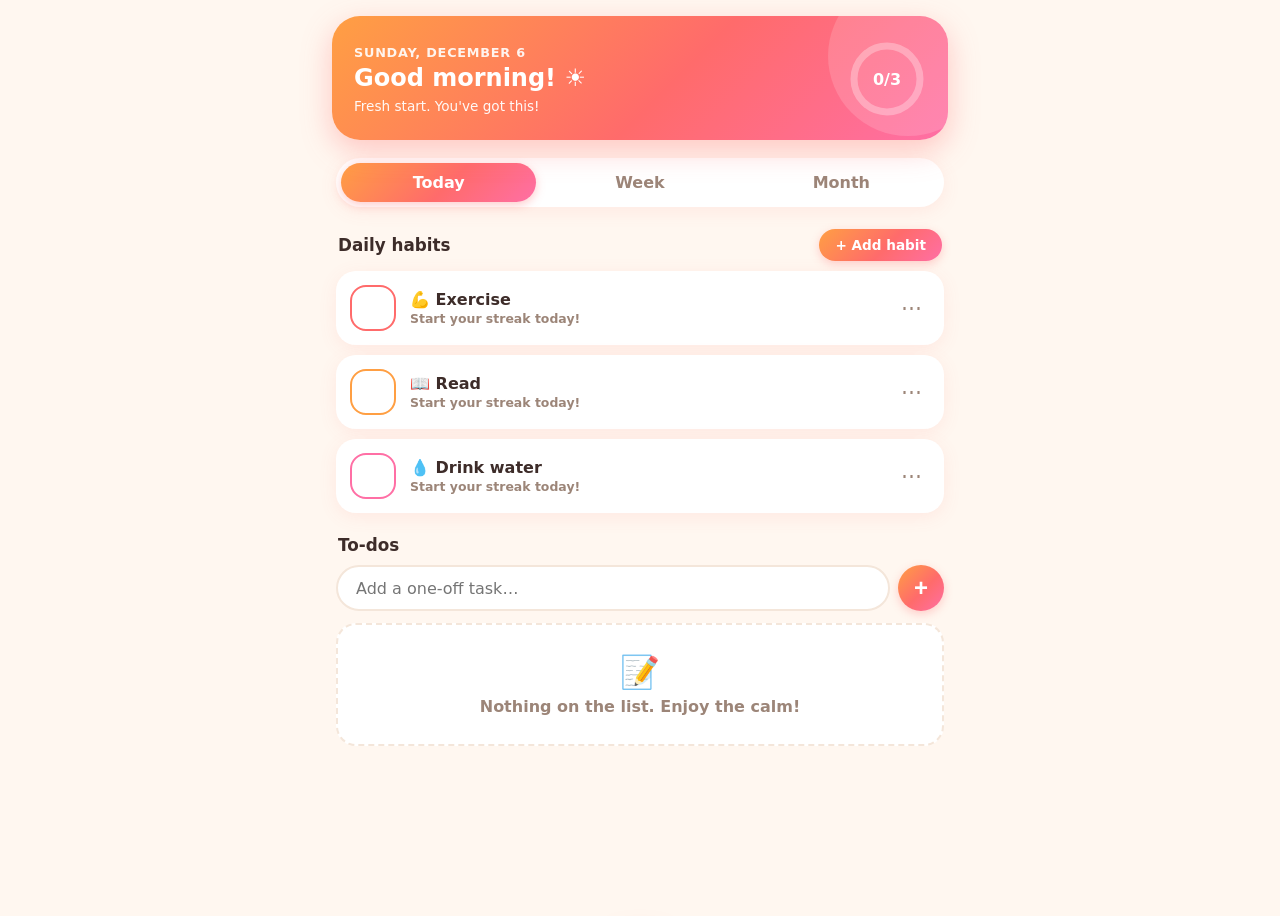
==== habit-tracker.html @ 2dd4ebde "Initial V1 App Simple habit tracker and to do list" ====
<!DOCTYPE html>
<html lang="en">
<head>
<meta charset="UTF-8">
<meta name="viewport" content="width=device-width, initial-scale=1, viewport-fit=cover">
<meta name="theme-color" content="#FF6B6B">
<title>Sunrise Habits</title>
<style>
  :root{
    --bg:#FFF7F0;
    --card:#FFFFFF;
    --ink:#3D2C29;
    --ink-soft:#9C8578;
    --coral:#FF6B6B;
    --orange:#FF9F43;
    --pink:#FF6FA5;
    --peach:#FFD3B6;
    --line:#F4E6DA;
    --grad:linear-gradient(135deg,#FF9F43 0%,#FF6B6B 55%,#FF6FA5 100%);
    --radius:20px;
    --shadow:0 4px 18px rgba(255,107,107,.10);
  }
  *{box-sizing:border-box;margin:0;padding:0;-webkit-tap-highlight-color:transparent}
  html{font-size:16px}
  body{
    font-family:ui-rounded,"Segoe UI",system-ui,-apple-system,sans-serif;
    background:var(--bg);color:var(--ink);
    min-height:100vh;overflow-x:hidden;
  }
  .app{max-width:640px;margin:0 auto;padding:0 16px 96px}

  /* ---------- header ---------- */
  header{
    background:var(--grad);
    margin:16px -4px 0;border-radius:28px;
    padding:24px 22px 22px;color:#fff;
    box-shadow:0 10px 30px rgba(255,107,107,.35);
    display:flex;align-items:center;gap:18px;
    position:relative;overflow:hidden;
  }
  header::after{
    content:"";position:absolute;right:-40px;top:-40px;width:160px;height:160px;
    background:rgba(255,255,255,.15);border-radius:50%;
  }
  .head-text{flex:1;min-width:0;position:relative;z-index:1}
  .date-line{font-size:.8rem;opacity:.9;letter-spacing:.06em;text-transform:uppercase;font-weight:600}
  h1{font-size:1.5rem;margin-top:4px;font-weight:800}
  .head-sub{font-size:.85rem;margin-top:6px;opacity:.95;font-weight:500}
  .ring-wrap{position:relative;width:78px;height:78px;flex-shrink:0;z-index:1}
  .ring-wrap svg{transform:rotate(-90deg)}
  .ring-bg{stroke:rgba(255,255,255,.3)}
  .ring-fg{stroke:#fff;stroke-linecap:round;transition:stroke-dashoffset .5s cubic-bezier(.22,1,.36,1)}
  .ring-label{
    position:absolute;inset:0;display:flex;align-items:center;justify-content:center;
    font-weight:800;font-size:1rem;
  }

  /* ---------- tabs ---------- */
  .tabs{
    display:flex;gap:6px;background:var(--card);border-radius:999px;
    padding:5px;margin:18px 0 20px;box-shadow:var(--shadow);
  }
  .tabs button{
    flex:1;border:0;background:transparent;font:inherit;font-weight:700;
    padding:10px 0;border-radius:999px;color:var(--ink-soft);cursor:pointer;
    transition:all .2s;
  }
  .tabs button.active{background:var(--grad);color:#fff;box-shadow:0 3px 10px rgba(255,107,107,.35)}

  /* ---------- sections ---------- */
  .section-head{display:flex;align-items:center;justify-content:space-between;margin:22px 2px 10px}
  .section-head h2{font-size:1.05rem;font-weight:800}
  .pill-btn{
    border:0;background:var(--grad);color:#fff;font:inherit;font-weight:700;
    padding:8px 16px;border-radius:999px;cursor:pointer;font-size:.85rem;
    box-shadow:0 3px 10px rgba(255,107,107,.3);transition:transform .15s;
  }
  .pill-btn:active{transform:scale(.94)}

  ul{list-style:none}

  /* ---------- habit rows ---------- */
  .habit{
    display:flex;align-items:center;gap:14px;background:var(--card);
    border-radius:var(--radius);padding:14px 14px;margin-bottom:10px;
    box-shadow:var(--shadow);transition:transform .15s;
    animation:slideIn .3s cubic-bezier(.22,1,.36,1) both;
  }
  @keyframes slideIn{from{opacity:0;transform:translateY(10px)}to{opacity:1;transform:none}}
  .check{
    width:46px;height:46px;border-radius:16px;flex-shrink:0;cursor:pointer;
    border:2.5px solid var(--hc,var(--coral));background:transparent;
    display:flex;align-items:center;justify-content:center;
    transition:background .2s,border-color .2s;position:relative;
  }
  .check svg{width:24px;height:24px}
  .check path{
    stroke:#fff;stroke-width:3.5;fill:none;stroke-linecap:round;stroke-linejoin:round;
    stroke-dasharray:24;stroke-dashoffset:24;transition:stroke-dashoffset .25s ease .05s;
  }
  .habit.done .check{background:var(--hc,var(--coral));animation:pop .35s cubic-bezier(.22,1.6,.36,1)}
  .habit.done .check path{stroke-dashoffset:0}
  @keyframes pop{0%{transform:scale(.7)}55%{transform:scale(1.15)}100%{transform:scale(1)}}
  .habit-info{flex:1;min-width:0}
  .habit-name{font-weight:700;font-size:1rem;transition:opacity .2s}
  .habit.done .habit-name{opacity:.55}
  .habit-meta{font-size:.78rem;color:var(--ink-soft);margin-top:2px;font-weight:600}
  .streak-hot{color:var(--orange)}
  .more-btn{
    border:0;background:transparent;color:var(--ink-soft);font-size:1.3rem;
    cursor:pointer;padding:8px;border-radius:12px;line-height:1;
  }
  .more-btn:hover{background:var(--line)}

  /* ---------- todos ---------- */
  .todo-form{display:flex;gap:8px;margin-bottom:12px}
  .todo-form input{
    flex:1;border:2px solid var(--line);background:var(--card);border-radius:999px;
    padding:11px 18px;font:inherit;color:var(--ink);outline:none;transition:border-color .2s;
  }
  .todo-form input:focus{border-color:var(--pink)}
  .todo-form button{
    width:46px;height:46px;border-radius:50%;border:0;background:var(--grad);
    color:#fff;font-size:1.5rem;cursor:pointer;flex-shrink:0;font-weight:700;
    box-shadow:0 3px 10px rgba(255,107,107,.3);
  }
  .todo{
    display:flex;align-items:center;gap:12px;background:var(--card);
    border-radius:16px;padding:11px 14px;margin-bottom:8px;box-shadow:var(--shadow);
    animation:slideIn .25s both;
  }
  .todo .check{width:32px;height:32px;border-radius:10px;border-color:var(--pink)}
  .todo .check svg{width:17px;height:17px}
  .todo.done .check{background:var(--pink)}
  .todo-text{flex:1;font-weight:600;font-size:.95rem}
  .todo.done .todo-text{text-decoration:line-through;opacity:.45}
  .del-btn{border:0;background:transparent;color:var(--ink-soft);font-size:1.1rem;cursor:pointer;padding:6px;border-radius:10px}
  .del-btn:hover{color:var(--coral);background:var(--line)}

  .empty{
    text-align:center;color:var(--ink-soft);padding:28px 16px;font-weight:600;
    background:var(--card);border-radius:var(--radius);border:2px dashed var(--line);
  }
  .empty .big{font-size:2rem;display:block;margin-bottom:6px}

  /* ---------- week view ---------- */
  .week-card{
    background:var(--card);border-radius:var(--radius);padding:16px;
    margin-bottom:12px;box-shadow:var(--shadow);animation:slideIn .3s both;
  }
  .week-card-head{display:flex;justify-content:space-between;align-items:center;margin-bottom:12px}
  .week-card-head .habit-name{font-size:.95rem}
  .week-pct{font-size:.78rem;font-weight:700;color:var(--ink-soft)}
  .week-days{display:grid;grid-template-columns:repeat(7,1fr);gap:6px}
  .day-col{display:flex;flex-direction:column;align-items:center;gap:5px}
  .day-letter{font-size:.68rem;font-weight:700;color:var(--ink-soft)}
  .day-dot{
    width:100%;aspect-ratio:1;max-width:44px;border-radius:12px;cursor:pointer;border:0;
    background:var(--line);transition:all .2s;font-size:.8rem;font-weight:700;color:transparent;
  }
  .day-dot.on{background:var(--hc,var(--coral));color:#fff;box-shadow:0 3px 8px rgba(255,107,107,.35)}
  .day-dot.today-dot{outline:2.5px solid var(--hc,var(--coral));outline-offset:2px}
  .day-dot.future{opacity:.35;cursor:default}
  .grace-note{text-align:center;font-size:.78rem;color:var(--ink-soft);font-weight:600;margin-top:16px}

  /* ---------- month view ---------- */
  .month-nav{display:flex;align-items:center;justify-content:space-between;margin-bottom:14px}
  .month-nav h3{font-size:1.05rem;font-weight:800}
  .month-nav button{
    border:0;background:var(--card);width:38px;height:38px;border-radius:12px;
    font-size:1.1rem;cursor:pointer;color:var(--ink);box-shadow:var(--shadow);font-weight:700;
  }
  .month-grid{
    display:grid;grid-template-columns:repeat(7,1fr);gap:6px;
    background:var(--card);padding:16px;border-radius:var(--radius);box-shadow:var(--shadow);
  }
  .month-grid .dow{text-align:center;font-size:.68rem;font-weight:700;color:var(--ink-soft);padding-bottom:4px}
  .m-day{
    aspect-ratio:1;border-radius:11px;display:flex;align-items:center;justify-content:center;
    font-size:.75rem;font-weight:700;background:#FAF1E8;color:var(--ink-soft);
  }
  .m-day.future{opacity:.35}
  .m-day.is-today{outline:2.5px solid var(--coral);outline-offset:1.5px}
  .legend{display:flex;align-items:center;gap:6px;justify-content:center;margin-top:14px;font-size:.75rem;color:var(--ink-soft);font-weight:600}
  .legend i{width:14px;height:14px;border-radius:4px;display:inline-block}

  /* ---------- modal ---------- */
  .overlay{
    position:fixed;inset:0;background:rgba(61,44,41,.4);display:flex;
    align-items:flex-end;justify-content:center;z-index:50;
    opacity:0;pointer-events:none;transition:opacity .25s;
  }
  .overlay.open{opacity:1;pointer-events:auto}
  .sheet{
    background:var(--card);width:100%;max-width:640px;border-radius:28px 28px 0 0;
    padding:24px 22px 34px;transform:translateY(40px);transition:transform .3s cubic-bezier(.22,1,.36,1);
  }
  .overlay.open .sheet{transform:none}
  @media(min-width:700px){
    .overlay{align-items:center}
    .sheet{border-radius:28px;max-width:440px;padding-bottom:24px}
  }
  .sheet h3{font-size:1.15rem;font-weight:800;margin-bottom:16px}
  .sheet label{display:block;font-size:.78rem;font-weight:700;color:var(--ink-soft);margin:14px 0 7px;text-transform:uppercase;letter-spacing:.05em}
  .sheet input[type=text]{
    width:100%;border:2px solid var(--line);border-radius:14px;padding:12px 14px;
    font:inherit;color:var(--ink);outline:none;
  }
  .sheet input[type=text]:focus{border-color:var(--coral)}
  .emoji-row,.color-row{display:flex;gap:8px;flex-wrap:wrap}
  .emoji-opt{
    width:44px;height:44px;border-radius:13px;border:2px solid var(--line);
    background:transparent;font-size:1.35rem;cursor:pointer;transition:all .15s;
  }
  .emoji-opt.sel{border-color:var(--coral);background:#FFF0EC;transform:scale(1.08)}
  .color-opt{width:36px;height:36px;border-radius:50%;border:3px solid transparent;cursor:pointer;transition:transform .15s}
  .color-opt.sel{border-color:var(--ink);transform:scale(1.12)}
  .sheet-actions{display:flex;gap:10px;margin-top:22px}
  .sheet-actions .pill-btn{flex:1;padding:13px 0;font-size:.95rem}
  .danger-btn{
    border:2px solid #FFD9D9;background:#FFF5F5;color:var(--coral);font:inherit;
    font-weight:700;padding:13px 18px;border-radius:999px;cursor:pointer;
  }

  /* ---------- confetti ---------- */
  .confetti{
    position:fixed;top:-14px;width:11px;height:11px;border-radius:3px;z-index:99;
    pointer-events:none;animation:fall 2.6s ease-in forwards;
  }
  @keyframes fall{
    to{transform:translateY(110vh) translateX(var(--x,0)) rotate(var(--r,360deg));opacity:.7}
  }
  .toast{
    position:fixed;left:50%;bottom:26px;transform:translateX(-50%) translateY(80px);
    background:var(--grad);color:#fff;font-weight:800;padding:13px 26px;
    border-radius:999px;box-shadow:0 8px 24px rgba(255,107,107,.4);z-index:98;
    transition:transform .35s cubic-bezier(.22,1.4,.36,1);white-space:nowrap;
  }
  .toast.show{transform:translateX(-50%) translateY(0)}
</style>
</head>
<body>
<div class="app">
  <header>
    <div class="head-text">
      <div class="date-line" id="dateLine"></div>
      <h1 id="greeting"></h1>
      <div class="head-sub" id="headSub"></div>
    </div>
    <div class="ring-wrap">
      <svg width="78" height="78" viewBox="0 0 78 78">
        <circle class="ring-bg" cx="39" cy="39" r="33" fill="none" stroke-width="7"/>
        <circle class="ring-fg" id="ringFg" cx="39" cy="39" r="33" fill="none" stroke-width="7"
                stroke-dasharray="207.3" stroke-dashoffset="207.3"/>
      </svg>
      <div class="ring-label" id="ringLabel">0/0</div>
    </div>
  </header>

  <nav class="tabs">
    <button data-tab="today" class="active">Today</button>
    <button data-tab="week">Week</button>
    <button data-tab="month">Month</button>
  </nav>

  <main>
    <section id="tab-today">
      <div class="section-head">
        <h2>Daily habits</h2>
        <button class="pill-btn" id="addHabitBtn">+ Add habit</button>
      </div>
      <ul id="habitList"></ul>

      <div class="section-head"><h2>To-dos</h2></div>
      <form class="todo-form" id="todoForm">
        <input type="text" id="todoInput" placeholder="Add a one-off task…" maxlength="80" autocomplete="off">
        <button type="submit" aria-label="Add to-do">+</button>
      </form>
      <ul id="todoList"></ul>
    </section>

    <section id="tab-week" hidden></section>

    <section id="tab-month" hidden>
      <div class="month-nav">
        <button id="prevMonth" aria-label="Previous month">‹</button>
        <h3 id="monthTitle"></h3>
        <button id="nextMonth" aria-label="Next month">›</button>
      </div>
      <div class="month-grid" id="monthGrid"></div>
      <div class="legend">
        Less <i style="background:#FAF1E8"></i><i style="background:#FFD9C4"></i><i style="background:#FFAD8E"></i><i style="background:#FF8168"></i><i style="background:#FF6B6B"></i> More
      </div>
    </section>
  </main>
</div>

<!-- add / edit habit modal -->
<div class="overlay" id="overlay">
  <div class="sheet">
    <h3 id="sheetTitle">New habit</h3>
    <label>Name</label>
    <input type="text" id="habitNameInput" placeholder="e.g. Morning stretch" maxlength="40" autocomplete="off">
    <label>Icon</label>
    <div class="emoji-row" id="emojiRow"></div>
    <label>Color</label>
    <div class="color-row" id="colorRow"></div>
    <div class="sheet-actions">
      <button class="danger-btn" id="deleteHabitBtn" hidden>Delete</button>
      <button class="pill-btn" id="saveHabitBtn">Save</button>
    </div>
  </div>
</div>

<div class="toast" id="toast"></div>

<script>
"use strict";
/* ================= state ================= */
const STORE_KEY = "sunrise-habits-v1";
const PALETTE = ["#FF6B6B","#FF9F43","#FF6FA5","#F368E0","#FF7F50","#E8505B"];
const EMOJIS = ["💪","🏃","📖","💧","🧘","🥗","😴","✍️","🎸","🦷","🌅","🧹"];

const fmt = d => `${d.getFullYear()}-${String(d.getMonth()+1).padStart(2,"0")}-${String(d.getDate()).padStart(2,"0")}`;
const parseD = s => { const [y,m,dd] = s.split("-").map(Number); return new Date(y, m-1, dd); };
const addDays = (d,n) => { const x = new Date(d); x.setDate(x.getDate()+n); return x; };
const todayStr = () => fmt(new Date());
const uid = () => Date.now().toString(36) + Math.random().toString(36).slice(2,7);

function defaultState(){
  const t = todayStr();
  return {
    habits: [
      {id:uid(), name:"Exercise",    emoji:"💪", color:PALETTE[0], createdAt:t, log:{}},
      {id:uid(), name:"Read",        emoji:"📖", color:PALETTE[1], createdAt:t, log:{}},
      {id:uid(), name:"Drink water", emoji:"💧", color:PALETTE[2], createdAt:t, log:{}}
    ],
    todos: []
  };
}
let state;
try { state = JSON.parse(localStorage.getItem(STORE_KEY)) || defaultState(); }
catch(e){ state = defaultState(); }
const save = () => localStorage.setItem(STORE_KEY, JSON.stringify(state));

/* ================= streaks (1 grace day per week) ================= */
function streakOf(h){
  const created = parseD(h.createdAt);
  let d = new Date(); d.setHours(0,0,0,0);
  if (!h.log[fmt(d)]) d = addDays(d,-1);       // today still pending doesn't break it
  let streak = 0, lastGrace = null;
  while (d >= created && streak < 3650){
    if (h.log[fmt(d)]) streak++;
    else {
      const graceOk = streak > 0 && (!lastGrace || (lastGrace - d) / 864e5 >= 7);
      if (graceOk) lastGrace = new Date(d);
      else break;
    }
    d = addDays(d,-1);
  }
  return streak;
}

/* ================= header ================= */
function renderHeader(){
  const now = new Date();
  document.getElementById("dateLine").textContent =
    now.toLocaleDateString(undefined,{weekday:"long", month:"long", day:"numeric"});
  const hr = now.getHours();
  const greet = hr < 5 ? "Night owl mode 🌙" : hr < 12 ? "Good morning! ☀️" : hr < 18 ? "Good afternoon! 🌤️" : "Good evening! 🌇";
  document.getElementById("greeting").textContent = greet;

  const t = todayStr();
  const total = state.habits.length;
  const done = state.habits.filter(h => h.log[t]).length;
  const ring = document.getElementById("ringFg");
  const C = 2 * Math.PI * 33;
  ring.style.strokeDashoffset = total ? C * (1 - done/total) : C;
  document.getElementById("ringLabel").textContent = `${done}/${total}`;
  document.getElementById("headSub").textContent =
    total === 0 ? "Add a habit to get rolling" :
    done === total ? "Perfect day — everything done! 🎉" :
    done === 0 ? "Fresh start. You've got this!" :
    `${total - done} to go — keep it up!`;
}

/* ================= today: habits ================= */
const checkSVG = `<svg viewBox="0 0 24 24"><path d="M4.5 12.5l5 5 10-10"/></svg>`;

function renderHabits(){
  const list = document.getElementById("habitList");
  const t = todayStr();
  if (!state.habits.length){
    list.innerHTML = `<li class="empty"><span class="big">🌅</span>No habits yet — tap “+ Add habit” to plant your first one!</li>`;
    return;
  }
  list.innerHTML = "";
  state.habits.forEach(h => {
    const li = document.createElement("li");
    li.className = "habit" + (h.log[t] ? " done" : "");
    li.style.setProperty("--hc", h.color);
    const s = streakOf(h);
    const meta = s > 0
      ? `<span class="streak-hot">🔥 ${s} day${s>1?"s":""} streak</span>`
      : `Start your streak today!`;
    li.innerHTML = `
      <button class="check" aria-label="Toggle ${h.name}">${checkSVG}</button>
      <div class="habit-info">
        <div class="habit-name">${h.emoji} ${esc(h.name)}</div>
        <div class="habit-meta">${meta}</div>
      </div>
      <button class="more-btn" aria-label="Edit ${h.name}">⋯</button>`;
    li.querySelector(".check").onclick = () => toggleHabit(h, t);
    li.querySelector(".more-btn").onclick = () => openSheet(h);
    list.appendChild(li);
  });
}

function toggleHabit(h, dateKey){
  const t = todayStr();
  const wasAllDone = state.habits.length > 0 && state.habits.every(x => x.log[t]);
  if (h.log[dateKey]) delete h.log[dateKey]; else h.log[dateKey] = true;
  save(); renderAll();
  const nowAllDone = state.habits.length > 0 && state.habits.every(x => x.log[t]);
  if (!wasAllDone && nowAllDone && dateKey === t){ confetti(); toast("All habits done — amazing! 🎉"); }
}

/* ================= todos ================= */
function renderTodos(){
  const list = document.getElementById("todoList");
  if (!state.todos.length){
    list.innerHTML = `<li class="empty"><span class="big">📝</span>Nothing on the list. Enjoy the calm!</li>`;
    return;
  }
  list.innerHTML = "";
  const sorted = [...state.todos].sort((a,b) => (a.done?1:0) - (b.done?1:0));
  sorted.forEach(td => {
    const li = document.createElement("li");
    li.className = "todo" + (td.done ? " done" : "");
    li.innerHTML = `
      <button class="check" aria-label="Toggle task">${checkSVG}</button>
      <div class="todo-text">${esc(td.text)}</div>
      <button class="del-btn" aria-label="Delete task">✕</button>`;
    li.querySelector(".check").onclick = () => { td.done = !td.done; save(); renderTodos(); };
    li.querySelector(".del-btn").onclick = () => {
      state.todos = state.todos.filter(x => x.id !== td.id); save(); renderTodos();
    };
    list.appendChild(li);
  });
}
document.getElementById("todoForm").addEventListener("submit", e => {
  e.preventDefault();
  const input = document.getElementById("todoInput");
  const text = input.value.trim();
  if (!text) return;
  state.todos.push({id:uid(), text, done:false});
  input.value = ""; save(); renderTodos();
});

/* ================= week view ================= */
const DAY_LETTERS = ["M","T","W","T","F","S","S"];
function renderWeek(){
  const el = document.getElementById("tab-week");
  const today = new Date(); today.setHours(0,0,0,0);
  const monday = addDays(today, -((today.getDay()+6)%7));
  if (!state.habits.length){
    el.innerHTML = `<div class="empty"><span class="big">📅</span>Add some habits to see your week!</div>`;
    return;
  }
  el.innerHTML = "";
  state.habits.forEach(h => {
    const card = document.createElement("div");
    card.className = "week-card";
    card.style.setProperty("--hc", h.color);
    let doneCount = 0, daysHTML = "";
    for (let i = 0; i < 7; i++){
      const d = addDays(monday, i);
      const key = fmt(d);
      const isFuture = d > today;
      const on = !!h.log[key];
      if (on && !isFuture) doneCount++;
      daysHTML += `
        <div class="day-col">
          <span class="day-letter">${DAY_LETTERS[i]}</span>
          <button class="day-dot${on?" on":""}${fmt(d)===todayStr()?" today-dot":""}${isFuture?" future":""}"
                  data-date="${key}" ${isFuture?"disabled":""} aria-label="${h.name} on ${key}"></button>
        </div>`;
    }
    card.innerHTML = `
      <div class="week-card-head">
        <span class="habit-name">${h.emoji} ${esc(h.name)}</span>
        <span class="week-pct">${doneCount}/7 this week</span>
      </div>
      <div class="week-days">${daysHTML}</div>`;
    card.querySelectorAll(".day-dot:not(.future)").forEach(btn => {
      btn.onclick = () => toggleHabit(h, btn.dataset.date);
    });
    el.appendChild(card);
  });
  const note = document.createElement("div");
  note.className = "grace-note";
  note.textContent = "🧡 Streaks forgive one missed day per week — bad days happen.";
  el.appendChild(note);
}

/* ================= month view ================= */
let monthCursor = new Date(); monthCursor.setDate(1);
const HEAT = ["#FAF1E8","#FFD9C4","#FFAD8E","#FF8168","#FF6B6B"];
function renderMonth(){
  const el = document.getElementById("monthGrid");
  const y = monthCursor.getFullYear(), m = monthCursor.getMonth();
  document.getElementById("monthTitle").textContent =
    monthCursor.toLocaleDateString(undefined,{month:"long", year:"numeric"});
  const today = new Date(); today.setHours(0,0,0,0);
  const firstDow = (new Date(y,m,1).getDay()+6)%7;
  const daysInMonth = new Date(y,m+1,0).getDate();
  let html = ["Mo","Tu","We","Th","Fr","Sa","Su"].map(d=>`<div class="dow">${d}</div>`).join("");
  for (let i=0;i<firstDow;i++) html += `<div></div>`;
  for (let day=1; day<=daysInMonth; day++){
    const d = new Date(y,m,day);
    const key = fmt(d);
    const isFuture = d > today;
    const existing = state.habits.filter(h => parseD(h.createdAt) <= d);
    const done = existing.filter(h => h.log[key]).length;
    let style = "", cls = "m-day";
    if (!isFuture && existing.length){
      const frac = done / existing.length;
      const idx = frac === 0 ? 0 : frac < .34 ? 1 : frac < .67 ? 2 : frac < 1 ? 3 : 4;
      style = `background:${HEAT[idx]};${idx>=3?"color:#fff":""}`;
    }
    if (isFuture) cls += " future";
    if (key === todayStr()) cls += " is-today";
    html += `<div class="${cls}" style="${style}" title="${done}/${existing.length} habits">${day}</div>`;
  }
  el.innerHTML = html;
}
document.getElementById("prevMonth").onclick = () => { monthCursor.setMonth(monthCursor.getMonth()-1); renderMonth(); };
document.getElementById("nextMonth").onclick = () => { monthCursor.setMonth(monthCursor.getMonth()+1); renderMonth(); };

/* ================= tabs ================= */
document.querySelectorAll(".tabs button").forEach(btn => {
  btn.onclick = () => {
    document.querySelectorAll(".tabs button").forEach(b => b.classList.toggle("active", b === btn));
    ["today","week","month"].forEach(name => {
      document.getElementById("tab-"+name).hidden = name !== btn.dataset.tab;
    });
    renderAll();
  };
});

/* ================= habit sheet (add / edit) ================= */
const overlay = document.getElementById("overlay");
let editing = null, selEmoji = EMOJIS[0], selColor = PALETTE[0];

function buildPickers(){
  const er = document.getElementById("emojiRow");
  er.innerHTML = "";
  EMOJIS.forEach(e => {
    const b = document.createElement("button");
    b.type = "button"; b.className = "emoji-opt" + (e === selEmoji ? " sel" : ""); b.textContent = e;
    b.onclick = () => { selEmoji = e; buildPickers(); };
    er.appendChild(b);
  });
  const cr = document.getElementById("colorRow");
  cr.innerHTML = "";
  PALETTE.forEach(c => {
    const b = document.createElement("button");
    b.type = "button"; b.className = "color-opt" + (c === selColor ? " sel" : "");
    b.style.background = c; b.setAttribute("aria-label", c);
    b.onclick = () => { selColor = c; buildPickers(); };
    cr.appendChild(b);
  });
}
function openSheet(habit){
  editing = habit || null;
  document.getElementById("sheetTitle").textContent = habit ? "Edit habit" : "New habit";
  document.getElementById("habitNameInput").value = habit ? habit.name : "";
  document.getElementById("deleteHabitBtn").hidden = !habit;
  selEmoji = habit ? habit.emoji : EMOJIS[0];
  selColor = habit ? habit.color : PALETTE[state.habits.length % PALETTE.length];
  buildPickers();
  overlay.classList.add("open");
  setTimeout(() => document.getElementById("habitNameInput").focus(), 250);
}
function closeSheet(){ overlay.classList.remove("open"); }
overlay.addEventListener("click", e => { if (e.target === overlay) closeSheet(); });
document.getElementById("addHabitBtn").onclick = () => openSheet(null);
document.getElementById("saveHabitBtn").onclick = () => {
  const name = document.getElementById("habitNameInput").value.trim();
  if (!name){ document.getElementById("habitNameInput").focus(); return; }
  if (editing){ editing.name = name; editing.emoji = selEmoji; editing.color = selColor; }
  else state.habits.push({id:uid(), name, emoji:selEmoji, color:selColor, createdAt:todayStr(), log:{}});
  save(); closeSheet(); renderAll();
};
document.getElementById("deleteHabitBtn").onclick = () => {
  if (!editing) return;
  if (!confirm(`Delete “${editing.name}” and its history?`)) return;
  state.habits = state.habits.filter(h => h.id !== editing.id);
  save(); closeSheet(); renderAll();
};
document.getElementById("habitNameInput").addEventListener("keydown", e => {
  if (e.key === "Enter") document.getElementById("saveHabitBtn").click();
});

/* ================= confetti & toast ================= */
function confetti(){
  const colors = [...PALETTE, "#FFD93D", "#6BCB77"];
  for (let i = 0; i < 60; i++){
    const p = document.createElement("div");
    p.className = "confetti";
    p.style.left = Math.random()*100 + "vw";
    p.style.background = colors[i % colors.length];
    p.style.animationDelay = Math.random()*0.4 + "s";
    p.style.setProperty("--x", (Math.random()*160-80) + "px");
    p.style.setProperty("--r", (Math.random()*720-360) + "deg");
    if (Math.random() > .5) p.style.borderRadius = "50%";
    document.body.appendChild(p);
    setTimeout(() => p.remove(), 3200);
  }
}
let toastTimer;
function toast(msg){
  const t = document.getElementById("toast");
  t.textContent = msg;
  t.classList.add("show");
  clearTimeout(toastTimer);
  toastTimer = setTimeout(() => t.classList.remove("show"), 2600);
}

/* ================= misc ================= */
function esc(s){ return s.replace(/[&<>"']/g, c => ({"&":"&amp;","<":"&lt;",">":"&gt;",'"':"&quot;","'":"&#39;"}[c])); }

function renderAll(){
  renderHeader();
  renderHabits();
  renderTodos();
  renderWeek();
  renderMonth();
}
renderAll();
save();
</script>
</body>
</html>
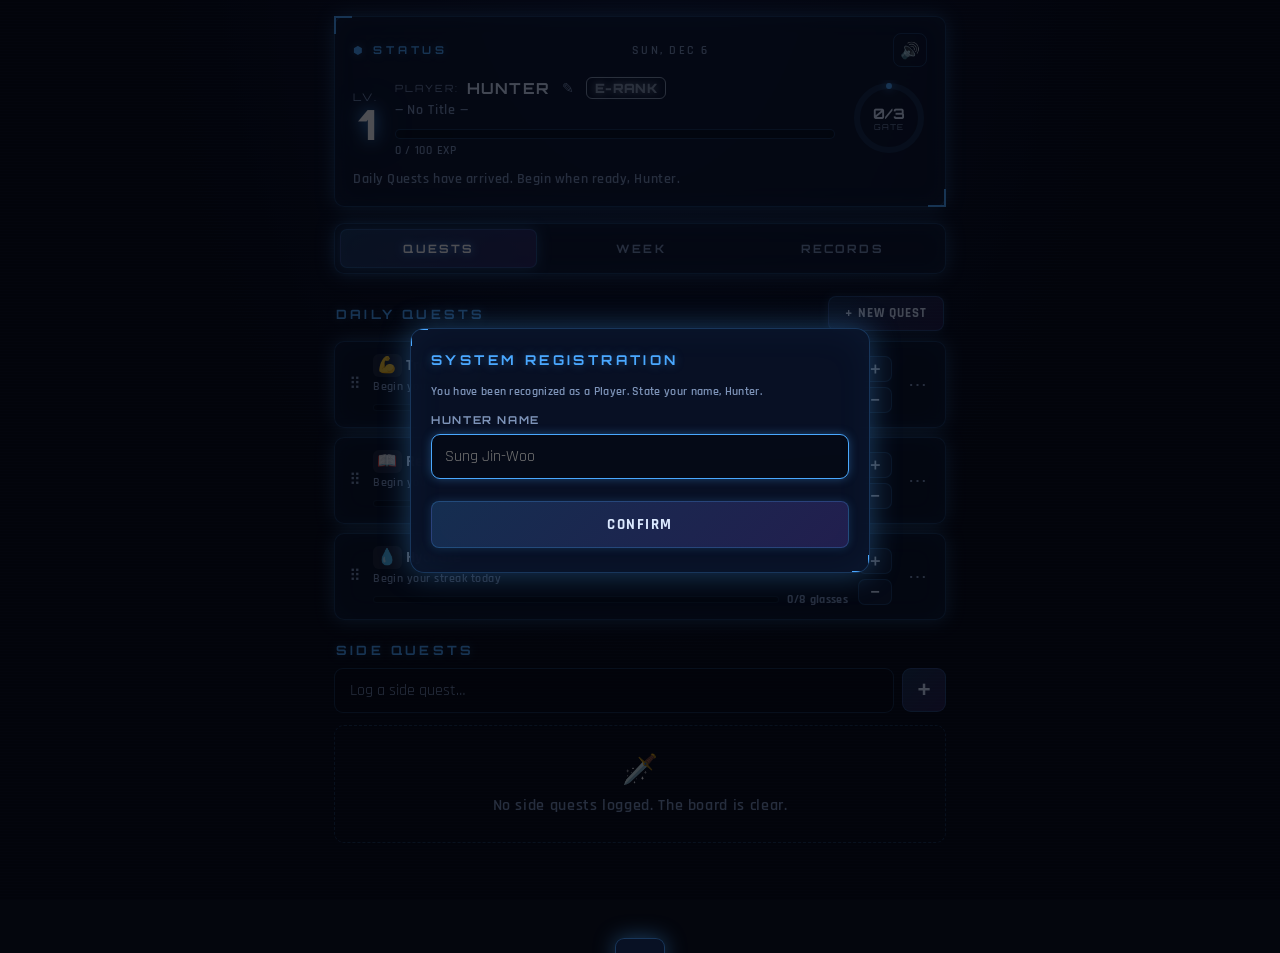
==== commit 1e7701dc: "Solo Leveling Redesign V2 Full design replacement and feature upgrades" ====
--- a/habit-tracker.html
+++ b/habit-tracker.html
@@ -3,354 +3,668 @@
 <head>
 <meta charset="UTF-8">
 <meta name="viewport" content="width=device-width, initial-scale=1, viewport-fit=cover">
-<meta name="theme-color" content="#FF6B6B">
-<title>Sunrise Habits</title>
+<meta name="theme-color" content="#04060d">
+<title>ARISE — Daily Quest System</title>
+<link rel="preconnect" href="https://fonts.googleapis.com">
+<link rel="preconnect" href="https://fonts.gstatic.com" crossorigin>
+<link href="https://fonts.googleapis.com/css2?family=Orbitron:wght@500;700;900&family=Rajdhani:wght@500;600;700&display=swap" rel="stylesheet">
 <style>
   :root{
-    --bg:#FFF7F0;
-    --card:#FFFFFF;
-    --ink:#3D2C29;
-    --ink-soft:#9C8578;
-    --coral:#FF6B6B;
-    --orange:#FF9F43;
-    --pink:#FF6FA5;
-    --peach:#FFD3B6;
-    --line:#F4E6DA;
-    --grad:linear-gradient(135deg,#FF9F43 0%,#FF6B6B 55%,#FF6FA5 100%);
-    --radius:20px;
-    --shadow:0 4px 18px rgba(255,107,107,.10);
+    --bg:#04060d;
+    --panel:rgba(12,24,48,.55);
+    --panel-solid:#0b1730;
+    --sys:#4aa8ff;
+    --sys-glow:rgba(74,168,255,.35);
+    --violet:#8b5cf6;
+    --gold:#f5c542;
+    --danger:#ff3b4e;
+    --ink:#dbe9ff;
+    --ink-soft:#7d93b8;
+    --line:rgba(74,168,255,.25);
+    --line-dim:rgba(74,168,255,.12);
+    --radius:10px;
+    --font-head:"Orbitron","Segoe UI",system-ui,sans-serif;
+    --font-body:"Rajdhani","Segoe UI",system-ui,sans-serif;
   }
   *{box-sizing:border-box;margin:0;padding:0;-webkit-tap-highlight-color:transparent}
   html{font-size:16px}
   body{
-    font-family:ui-rounded,"Segoe UI",system-ui,-apple-system,sans-serif;
-    background:var(--bg);color:var(--ink);
-    min-height:100vh;overflow-x:hidden;
-  }
-  .app{max-width:640px;margin:0 auto;padding:0 16px 96px}
-
-  /* ---------- header ---------- */
-  header{
-    background:var(--grad);
-    margin:16px -4px 0;border-radius:28px;
-    padding:24px 22px 22px;color:#fff;
-    box-shadow:0 10px 30px rgba(255,107,107,.35);
-    display:flex;align-items:center;gap:18px;
-    position:relative;overflow:hidden;
-  }
-  header::after{
-    content:"";position:absolute;right:-40px;top:-40px;width:160px;height:160px;
-    background:rgba(255,255,255,.15);border-radius:50%;
-  }
-  .head-text{flex:1;min-width:0;position:relative;z-index:1}
-  .date-line{font-size:.8rem;opacity:.9;letter-spacing:.06em;text-transform:uppercase;font-weight:600}
-  h1{font-size:1.5rem;margin-top:4px;font-weight:800}
-  .head-sub{font-size:.85rem;margin-top:6px;opacity:.95;font-weight:500}
-  .ring-wrap{position:relative;width:78px;height:78px;flex-shrink:0;z-index:1}
+    font-family:var(--font-body);
+    background:radial-gradient(ellipse at 50% -10%, #0b1430 0%, var(--bg) 55%) fixed, var(--bg);
+    color:var(--ink);min-height:100vh;overflow-x:hidden;letter-spacing:.02em;
+  }
+  .scanlines{
+    position:fixed;inset:0;pointer-events:none;z-index:1;
+    background:repeating-linear-gradient(0deg, rgba(120,180,255,.03) 0 1px, transparent 1px 3px);
+  }
+  .app{max-width:640px;margin:0 auto;padding:0 14px 110px;position:relative;z-index:2}
+
+  /* ============ panel recipe ============ */
+  .panel{
+    background:var(--panel);
+    border:1px solid var(--line);
+    border-radius:var(--radius);
+    box-shadow:0 0 18px var(--sys-glow), inset 0 0 24px rgba(74,168,255,.06);
+    backdrop-filter:blur(8px);
+  }
+  @supports not (backdrop-filter: blur(8px)){
+    .panel{background:var(--panel-solid)}
+  }
+
+  /* ============ STATUS window ============ */
+  .status-win{
+    margin-top:16px;padding:16px 18px 18px;position:relative;
+  }
+  .status-win::before,.status-win::after,
+  .sheet::before,.sheet::after{
+    content:"";position:absolute;width:16px;height:16px;pointer-events:none;
+  }
+  .status-win::before{top:-1px;left:-1px;border-top:2px solid var(--sys);border-left:2px solid var(--sys)}
+  .status-win::after{bottom:-1px;right:-1px;border-bottom:2px solid var(--sys);border-right:2px solid var(--sys)}
+  .status-top{display:flex;justify-content:space-between;align-items:center;margin-bottom:10px}
+  .sys-tag{
+    font-family:var(--font-head);font-size:.68rem;letter-spacing:.35em;color:var(--sys);
+    text-shadow:0 0 8px var(--sys-glow);font-weight:700;
+  }
+  .icon-btn{
+    border:1px solid var(--line);background:transparent;color:var(--ink-soft);
+    width:34px;height:34px;border-radius:8px;cursor:pointer;font-size:1rem;
+  }
+  .icon-btn:hover{border-color:var(--sys);color:var(--ink)}
+  .status-main{display:flex;align-items:center;gap:16px}
+  .lv-block{text-align:center;flex-shrink:0}
+  .lv-label{font-family:var(--font-head);font-size:.65rem;letter-spacing:.25em;color:var(--ink-soft);display:block}
+  .lv-num{
+    font-family:var(--font-head);font-weight:900;font-size:2.6rem;line-height:1;
+    color:#fff;text-shadow:0 0 16px var(--sys),0 0 36px var(--sys-glow);
+  }
+  .status-info{flex:1;min-width:0}
+  .player-line{display:flex;align-items:center;gap:8px;flex-wrap:wrap}
+  .p-label{font-family:var(--font-head);font-size:.62rem;letter-spacing:.2em;color:var(--ink-soft)}
+  .p-name{font-family:var(--font-head);font-weight:700;font-size:.95rem;text-transform:uppercase;letter-spacing:.08em}
+  .edit-name{border:0;background:transparent;color:var(--ink-soft);cursor:pointer;font-size:.85rem;padding:2px 4px}
+  .edit-name:hover{color:var(--sys)}
+  .rank-badge{
+    font-family:var(--font-head);font-weight:900;font-size:.8rem;
+    border:1px solid currentColor;border-radius:6px;padding:2px 8px;
+    text-shadow:0 0 8px currentColor;
+  }
+  .title-line{
+    border:0;background:transparent;color:var(--gold);font-family:var(--font-body);
+    font-weight:600;font-size:.85rem;cursor:pointer;padding:2px 0;letter-spacing:.06em;
+    text-shadow:0 0 10px rgba(245,197,66,.4);display:block;
+  }
+  .title-line:disabled{color:var(--ink-soft);text-shadow:none;cursor:default}
+  .exp-bar{
+    height:10px;border:1px solid var(--line);border-radius:6px;margin-top:8px;
+    background:rgba(0,0,0,.35);overflow:hidden;
+  }
+  .exp-bar i{
+    display:block;height:100%;width:0;border-radius:5px;
+    background:linear-gradient(90deg,var(--sys),var(--violet));
+    box-shadow:0 0 10px var(--sys-glow);transition:width .5s cubic-bezier(.22,1,.36,1);
+  }
+  .exp-text{font-size:.75rem;color:var(--ink-soft);margin-top:4px;font-weight:600;letter-spacing:.06em}
+  .ring-wrap{position:relative;width:76px;height:76px;flex-shrink:0}
   .ring-wrap svg{transform:rotate(-90deg)}
-  .ring-bg{stroke:rgba(255,255,255,.3)}
-  .ring-fg{stroke:#fff;stroke-linecap:round;transition:stroke-dashoffset .5s cubic-bezier(.22,1,.36,1)}
-  .ring-label{
-    position:absolute;inset:0;display:flex;align-items:center;justify-content:center;
-    font-weight:800;font-size:1rem;
-  }
-
-  /* ---------- tabs ---------- */
-  .tabs{
-    display:flex;gap:6px;background:var(--card);border-radius:999px;
-    padding:5px;margin:18px 0 20px;box-shadow:var(--shadow);
-  }
+  .ring-bg{stroke:rgba(74,168,255,.15)}
+  .ring-fg{stroke:var(--sys);stroke-linecap:round;filter:drop-shadow(0 0 5px var(--sys));transition:stroke-dashoffset .5s cubic-bezier(.22,1,.36,1)}
+  .ring-label{position:absolute;inset:0;display:flex;flex-direction:column;align-items:center;justify-content:center;font-family:var(--font-head)}
+  .ring-label b{font-size:.9rem;font-weight:700}
+  .ring-label span{font-size:.5rem;letter-spacing:.15em;color:var(--ink-soft)}
+  .head-sub{margin-top:12px;font-size:.85rem;color:var(--ink-soft);font-weight:600;letter-spacing:.04em}
+  .date-line{font-size:.72rem;color:var(--ink-soft);letter-spacing:.2em;text-transform:uppercase;font-weight:600}
+
+  /* ============ tabs ============ */
+  .tabs{display:flex;gap:6px;margin:16px 0 18px;padding:5px}
   .tabs button{
-    flex:1;border:0;background:transparent;font:inherit;font-weight:700;
-    padding:10px 0;border-radius:999px;color:var(--ink-soft);cursor:pointer;
-    transition:all .2s;
-  }
-  .tabs button.active{background:var(--grad);color:#fff;box-shadow:0 3px 10px rgba(255,107,107,.35)}
-
-  /* ---------- sections ---------- */
+    flex:1;border:0;background:transparent;font-family:var(--font-head);font-size:.72rem;
+    font-weight:700;letter-spacing:.18em;padding:11px 0;border-radius:7px;
+    color:var(--ink-soft);cursor:pointer;transition:all .2s;
+  }
+  .tabs button.active{
+    background:linear-gradient(135deg,rgba(74,168,255,.25),rgba(139,92,246,.25));
+    color:#fff;border:1px solid var(--line);text-shadow:0 0 8px var(--sys);
+    box-shadow:0 0 14px var(--sys-glow);
+  }
+
+  /* ============ sections ============ */
   .section-head{display:flex;align-items:center;justify-content:space-between;margin:22px 2px 10px}
-  .section-head h2{font-size:1.05rem;font-weight:800}
+  .section-head h2{
+    font-family:var(--font-head);font-size:.8rem;font-weight:700;letter-spacing:.25em;
+    color:var(--sys);text-shadow:0 0 10px var(--sys-glow);
+  }
   .pill-btn{
-    border:0;background:var(--grad);color:#fff;font:inherit;font-weight:700;
-    padding:8px 16px;border-radius:999px;cursor:pointer;font-size:.85rem;
-    box-shadow:0 3px 10px rgba(255,107,107,.3);transition:transform .15s;
+    border:1px solid var(--line);background:linear-gradient(135deg,rgba(74,168,255,.2),rgba(139,92,246,.2));
+    color:var(--ink);font-family:var(--font-body);font-weight:700;letter-spacing:.08em;
+    padding:8px 16px;border-radius:8px;cursor:pointer;font-size:.82rem;
+    box-shadow:0 0 10px rgba(74,168,255,.2);transition:transform .15s;
   }
   .pill-btn:active{transform:scale(.94)}
-
   ul{list-style:none}
 
-  /* ---------- habit rows ---------- */
-  .habit{
-    display:flex;align-items:center;gap:14px;background:var(--card);
-    border-radius:var(--radius);padding:14px 14px;margin-bottom:10px;
-    box-shadow:var(--shadow);transition:transform .15s;
-    animation:slideIn .3s cubic-bezier(.22,1,.36,1) both;
+  /* ============ quest rows ============ */
+  .quest,.todo{
+    display:flex;align-items:center;gap:10px;padding:12px 12px;margin-bottom:9px;
+    animation:slideIn .3s cubic-bezier(.22,1,.36,1) both;position:relative;
   }
   @keyframes slideIn{from{opacity:0;transform:translateY(10px)}to{opacity:1;transform:none}}
+  .quest.dragging,.todo.dragging{
+    z-index:10;box-shadow:0 0 26px var(--sys-glow), inset 0 0 24px rgba(74,168,255,.12);
+    border-color:var(--sys);transition:none;
+  }
+  .drag-handle{
+    color:var(--ink-soft);cursor:grab;font-size:1rem;padding:6px 2px;flex-shrink:0;
+    touch-action:none;user-select:none;line-height:1;
+  }
+  .drag-handle:active{cursor:grabbing}
   .check{
-    width:46px;height:46px;border-radius:16px;flex-shrink:0;cursor:pointer;
-    border:2.5px solid var(--hc,var(--coral));background:transparent;
+    width:42px;height:42px;border-radius:9px;flex-shrink:0;cursor:pointer;
+    border:1.5px solid var(--hc,var(--sys));background:transparent;
     display:flex;align-items:center;justify-content:center;
-    transition:background .2s,border-color .2s;position:relative;
-  }
-  .check svg{width:24px;height:24px}
+    transition:background .2s,box-shadow .2s;
+  }
+  .check svg{width:22px;height:22px}
   .check path{
-    stroke:#fff;stroke-width:3.5;fill:none;stroke-linecap:round;stroke-linejoin:round;
+    stroke:#04060d;stroke-width:3.5;fill:none;stroke-linecap:round;stroke-linejoin:round;
     stroke-dasharray:24;stroke-dashoffset:24;transition:stroke-dashoffset .25s ease .05s;
   }
-  .habit.done .check{background:var(--hc,var(--coral));animation:pop .35s cubic-bezier(.22,1.6,.36,1)}
-  .habit.done .check path{stroke-dashoffset:0}
+  .done > .check{background:var(--hc,var(--sys));box-shadow:0 0 14px var(--hc,var(--sys));animation:pop .35s cubic-bezier(.22,1.6,.36,1)}
+  .done > .check path{stroke-dashoffset:0}
   @keyframes pop{0%{transform:scale(.7)}55%{transform:scale(1.15)}100%{transform:scale(1)}}
-  .habit-info{flex:1;min-width:0}
-  .habit-name{font-weight:700;font-size:1rem;transition:opacity .2s}
-  .habit.done .habit-name{opacity:.55}
-  .habit-meta{font-size:.78rem;color:var(--ink-soft);margin-top:2px;font-weight:600}
-  .streak-hot{color:var(--orange)}
+  .quest-info{flex:1;min-width:0}
+  .quest-name{font-weight:700;font-size:1rem;letter-spacing:.03em}
+  .quest.done .quest-name{opacity:.55}
+  .q-emoji{
+    display:inline-flex;align-items:center;justify-content:center;
+    background:rgba(219,233,255,.09);border-radius:6px;padding:1px 4px;margin-right:4px;
+  }
+  .quest-meta{font-size:.75rem;color:var(--ink-soft);margin-top:2px;font-weight:600;letter-spacing:.04em}
+  .streak-hot{color:var(--gold);text-shadow:0 0 8px rgba(245,197,66,.35)}
+  .clear-tag{color:var(--sys);font-family:var(--font-head);font-size:.62rem;letter-spacing:.2em;text-shadow:0 0 8px var(--sys-glow)}
+  .q-progress{display:flex;align-items:center;gap:8px;margin-top:6px}
+  .q-bar{flex:1;height:7px;border:1px solid var(--line-dim);border-radius:4px;background:rgba(0,0,0,.35);overflow:hidden}
+  .q-bar i{display:block;height:100%;background:linear-gradient(90deg,var(--hc,var(--sys)),var(--violet));box-shadow:0 0 8px var(--hc,var(--sys));transition:width .3s;border-radius:3px}
+  .quest.done .q-bar i{background:linear-gradient(90deg,var(--gold),#ffdf85);box-shadow:0 0 8px var(--gold)}
+  .q-count{font-size:.72rem;font-weight:700;color:var(--ink-soft);white-space:nowrap;letter-spacing:.03em}
+  .steppers{display:flex;flex-direction:column;gap:5px;flex-shrink:0}
+  .step{
+    width:34px;height:26px;border-radius:7px;border:1px solid var(--line);
+    background:rgba(74,168,255,.08);color:var(--ink);font-size:1rem;font-weight:700;
+    cursor:pointer;line-height:1;
+  }
+  .step:active{background:rgba(74,168,255,.25)}
   .more-btn{
-    border:0;background:transparent;color:var(--ink-soft);font-size:1.3rem;
-    cursor:pointer;padding:8px;border-radius:12px;line-height:1;
-  }
-  .more-btn:hover{background:var(--line)}
-
-  /* ---------- todos ---------- */
+    border:0;background:transparent;color:var(--ink-soft);font-size:1.2rem;
+    cursor:pointer;padding:6px;border-radius:8px;line-height:1;flex-shrink:0;
+  }
+  .more-btn:hover{color:var(--sys)}
+  .rem-dot{font-size:.68rem;color:var(--violet)}
+
+  /* ============ side quests ============ */
   .todo-form{display:flex;gap:8px;margin-bottom:12px}
   .todo-form input{
-    flex:1;border:2px solid var(--line);background:var(--card);border-radius:999px;
-    padding:11px 18px;font:inherit;color:var(--ink);outline:none;transition:border-color .2s;
-  }
-  .todo-form input:focus{border-color:var(--pink)}
+    flex:1;border:1px solid var(--line);background:rgba(0,0,0,.3);border-radius:9px;
+    padding:11px 15px;font:inherit;color:var(--ink);outline:none;transition:border-color .2s;
+  }
+  .todo-form input::placeholder{color:var(--ink-soft)}
+  .todo-form input:focus{border-color:var(--sys);box-shadow:0 0 10px var(--sys-glow)}
   .todo-form button{
-    width:46px;height:46px;border-radius:50%;border:0;background:var(--grad);
-    color:#fff;font-size:1.5rem;cursor:pointer;flex-shrink:0;font-weight:700;
-    box-shadow:0 3px 10px rgba(255,107,107,.3);
-  }
-  .todo{
-    display:flex;align-items:center;gap:12px;background:var(--card);
-    border-radius:16px;padding:11px 14px;margin-bottom:8px;box-shadow:var(--shadow);
-    animation:slideIn .25s both;
-  }
-  .todo .check{width:32px;height:32px;border-radius:10px;border-color:var(--pink)}
-  .todo .check svg{width:17px;height:17px}
-  .todo.done .check{background:var(--pink)}
+    width:44px;height:44px;border-radius:9px;border:1px solid var(--line);
+    background:linear-gradient(135deg,rgba(74,168,255,.25),rgba(139,92,246,.25));
+    color:var(--ink);font-size:1.4rem;cursor:pointer;flex-shrink:0;font-weight:700;
+  }
+  .todo .check{width:32px;height:32px;border-radius:8px;border-color:var(--violet)}
+  .todo .check svg{width:16px;height:16px}
+  .todo.done > .check{background:var(--violet);box-shadow:0 0 12px var(--violet)}
   .todo-text{flex:1;font-weight:600;font-size:.95rem}
   .todo.done .todo-text{text-decoration:line-through;opacity:.45}
-  .del-btn{border:0;background:transparent;color:var(--ink-soft);font-size:1.1rem;cursor:pointer;padding:6px;border-radius:10px}
-  .del-btn:hover{color:var(--coral);background:var(--line)}
+  .del-btn{border:0;background:transparent;color:var(--ink-soft);font-size:1rem;cursor:pointer;padding:6px;border-radius:8px}
+  .del-btn:hover{color:var(--danger)}
 
   .empty{
-    text-align:center;color:var(--ink-soft);padding:28px 16px;font-weight:600;
-    background:var(--card);border-radius:var(--radius);border:2px dashed var(--line);
-  }
-  .empty .big{font-size:2rem;display:block;margin-bottom:6px}
-
-  /* ---------- week view ---------- */
-  .week-card{
-    background:var(--card);border-radius:var(--radius);padding:16px;
-    margin-bottom:12px;box-shadow:var(--shadow);animation:slideIn .3s both;
-  }
+    text-align:center;color:var(--ink-soft);padding:26px 16px;font-weight:600;
+    border:1px dashed var(--line);border-radius:var(--radius);letter-spacing:.04em;
+  }
+  .empty .big{font-size:1.8rem;display:block;margin-bottom:6px}
+
+  /* ============ week view ============ */
+  .week-card{padding:14px;margin-bottom:12px;animation:slideIn .3s both}
   .week-card-head{display:flex;justify-content:space-between;align-items:center;margin-bottom:12px}
-  .week-card-head .habit-name{font-size:.95rem}
-  .week-pct{font-size:.78rem;font-weight:700;color:var(--ink-soft)}
+  .week-card-head .quest-name{font-size:.92rem}
+  .week-pct{font-size:.72rem;font-weight:700;color:var(--ink-soft);letter-spacing:.06em}
   .week-days{display:grid;grid-template-columns:repeat(7,1fr);gap:6px}
   .day-col{display:flex;flex-direction:column;align-items:center;gap:5px}
-  .day-letter{font-size:.68rem;font-weight:700;color:var(--ink-soft)}
+  .day-letter{font-size:.62rem;font-weight:700;color:var(--ink-soft);font-family:var(--font-head)}
   .day-dot{
-    width:100%;aspect-ratio:1;max-width:44px;border-radius:12px;cursor:pointer;border:0;
-    background:var(--line);transition:all .2s;font-size:.8rem;font-weight:700;color:transparent;
-  }
-  .day-dot.on{background:var(--hc,var(--coral));color:#fff;box-shadow:0 3px 8px rgba(255,107,107,.35)}
-  .day-dot.today-dot{outline:2.5px solid var(--hc,var(--coral));outline-offset:2px}
-  .day-dot.future{opacity:.35;cursor:default}
-  .grace-note{text-align:center;font-size:.78rem;color:var(--ink-soft);font-weight:600;margin-top:16px}
-
-  /* ---------- month view ---------- */
+    width:100%;aspect-ratio:1;max-width:44px;border-radius:8px;cursor:pointer;
+    border:1px solid var(--line-dim);background:rgba(0,0,0,.3);transition:all .2s;
+    position:relative;overflow:hidden;
+  }
+  .day-dot .fill{position:absolute;left:0;right:0;bottom:0;background:var(--hc,var(--sys));opacity:.55}
+  .day-dot.on{background:var(--hc,var(--sys));border-color:var(--hc,var(--sys));box-shadow:0 0 10px var(--hc,var(--sys))}
+  .day-dot.on .fill{display:none}
+  .day-dot.today-dot{outline:1.5px solid var(--hc,var(--sys));outline-offset:2px}
+  .day-dot.future{opacity:.25;cursor:default}
+  .grace-note{text-align:center;font-size:.76rem;color:var(--ink-soft);font-weight:600;margin-top:16px;letter-spacing:.04em}
+
+  /* ============ records ============ */
   .month-nav{display:flex;align-items:center;justify-content:space-between;margin-bottom:14px}
-  .month-nav h3{font-size:1.05rem;font-weight:800}
+  .month-nav h3{font-family:var(--font-head);font-size:.9rem;font-weight:700;letter-spacing:.15em}
   .month-nav button{
-    border:0;background:var(--card);width:38px;height:38px;border-radius:12px;
-    font-size:1.1rem;cursor:pointer;color:var(--ink);box-shadow:var(--shadow);font-weight:700;
-  }
-  .month-grid{
-    display:grid;grid-template-columns:repeat(7,1fr);gap:6px;
-    background:var(--card);padding:16px;border-radius:var(--radius);box-shadow:var(--shadow);
-  }
-  .month-grid .dow{text-align:center;font-size:.68rem;font-weight:700;color:var(--ink-soft);padding-bottom:4px}
+    border:1px solid var(--line);background:rgba(74,168,255,.08);width:38px;height:38px;
+    border-radius:9px;font-size:1.1rem;cursor:pointer;color:var(--ink);font-weight:700;
+  }
+  .month-grid{display:grid;grid-template-columns:repeat(7,1fr);gap:5px;padding:14px}
+  .month-grid .dow{text-align:center;font-size:.6rem;font-weight:700;color:var(--ink-soft);padding-bottom:4px;font-family:var(--font-head);letter-spacing:.1em}
   .m-day{
-    aspect-ratio:1;border-radius:11px;display:flex;align-items:center;justify-content:center;
-    font-size:.75rem;font-weight:700;background:#FAF1E8;color:var(--ink-soft);
-  }
-  .m-day.future{opacity:.35}
-  .m-day.is-today{outline:2.5px solid var(--coral);outline-offset:1.5px}
-  .legend{display:flex;align-items:center;gap:6px;justify-content:center;margin-top:14px;font-size:.75rem;color:var(--ink-soft);font-weight:600}
+    aspect-ratio:1;border-radius:7px;display:flex;align-items:center;justify-content:center;
+    font-size:.72rem;font-weight:700;background:rgba(74,168,255,.05);color:var(--ink-soft);
+    border:1px solid transparent;cursor:pointer;font-family:var(--font-body);
+  }
+  button.m-day:hover{border-color:var(--sys)}
+  .m-day.future{opacity:.3;cursor:default}
+  .m-day.is-today{outline:1.5px solid var(--sys);outline-offset:1px}
+  .legend{display:flex;align-items:center;gap:6px;justify-content:center;margin-top:14px;font-size:.72rem;color:var(--ink-soft);font-weight:600}
   .legend i{width:14px;height:14px;border-radius:4px;display:inline-block}
-
-  /* ---------- modal ---------- */
+  .records-hint{text-align:center;font-size:.76rem;color:var(--ink-soft);font-weight:600;margin-top:10px;letter-spacing:.04em}
+
+  /* ============ modal sheets ============ */
   .overlay{
-    position:fixed;inset:0;background:rgba(61,44,41,.4);display:flex;
+    position:fixed;inset:0;background:rgba(2,4,10,.7);display:flex;
     align-items:flex-end;justify-content:center;z-index:50;
-    opacity:0;pointer-events:none;transition:opacity .25s;
+    opacity:0;pointer-events:none;transition:opacity .22s;
   }
   .overlay.open{opacity:1;pointer-events:auto}
   .sheet{
-    background:var(--card);width:100%;max-width:640px;border-radius:28px 28px 0 0;
-    padding:24px 22px 34px;transform:translateY(40px);transition:transform .3s cubic-bezier(.22,1,.36,1);
-  }
-  .overlay.open .sheet{transform:none}
+    width:100%;max-width:640px;border-radius:14px 14px 0 0;
+    padding:22px 20px 34px;transform:translateY(30px) scaleY(.96);
+    transition:transform .28s cubic-bezier(.22,1,.36,1);position:relative;
+    max-height:86vh;overflow-y:auto;
+    background:rgba(9,18,38,.92);border:1px solid var(--line);
+    box-shadow:0 0 30px var(--sys-glow), inset 0 0 40px rgba(74,168,255,.05);
+    backdrop-filter:blur(12px);
+  }
+  @supports not (backdrop-filter: blur(12px)){ .sheet{background:#0a1428} }
+  .overlay.open .sheet{transform:none;animation:materialize .3s}
+  @keyframes materialize{
+    0%{opacity:0;transform:scaleY(.7)}
+    40%{opacity:1}
+    55%{opacity:.6}
+    70%{opacity:1;transform:scaleY(1)}
+  }
+  .sheet::before{top:-1px;left:-1px;border-top:2px solid var(--sys);border-left:2px solid var(--sys)}
+  .sheet::after{bottom:-1px;right:-1px;border-bottom:2px solid var(--sys);border-right:2px solid var(--sys)}
   @media(min-width:700px){
     .overlay{align-items:center}
-    .sheet{border-radius:28px;max-width:440px;padding-bottom:24px}
-  }
-  .sheet h3{font-size:1.15rem;font-weight:800;margin-bottom:16px}
-  .sheet label{display:block;font-size:.78rem;font-weight:700;color:var(--ink-soft);margin:14px 0 7px;text-transform:uppercase;letter-spacing:.05em}
-  .sheet input[type=text]{
-    width:100%;border:2px solid var(--line);border-radius:14px;padding:12px 14px;
-    font:inherit;color:var(--ink);outline:none;
-  }
-  .sheet input[type=text]:focus{border-color:var(--coral)}
+    .sheet{border-radius:14px;max-width:460px;padding-bottom:24px}
+  }
+  .sheet h3{
+    font-family:var(--font-head);font-size:.85rem;font-weight:700;letter-spacing:.25em;
+    margin-bottom:16px;color:var(--sys);text-shadow:0 0 10px var(--sys-glow);
+  }
+  .sheet label{display:block;font-size:.68rem;font-weight:700;color:var(--ink-soft);margin:14px 0 7px;text-transform:uppercase;letter-spacing:.15em;font-family:var(--font-head)}
+  .sheet input[type=text],.sheet input[type=number],.sheet input[type=time],.sheet select{
+    width:100%;border:1px solid var(--line);border-radius:9px;padding:11px 13px;
+    font:inherit;color:var(--ink);outline:none;background:rgba(0,0,0,.35);
+  }
+  .sheet input:focus,.sheet select:focus{border-color:var(--sys);box-shadow:0 0 10px var(--sys-glow)}
+  .sheet select option{background:#0a1428}
   .emoji-row,.color-row{display:flex;gap:8px;flex-wrap:wrap}
   .emoji-opt{
-    width:44px;height:44px;border-radius:13px;border:2px solid var(--line);
-    background:transparent;font-size:1.35rem;cursor:pointer;transition:all .15s;
-  }
-  .emoji-opt.sel{border-color:var(--coral);background:#FFF0EC;transform:scale(1.08)}
-  .color-opt{width:36px;height:36px;border-radius:50%;border:3px solid transparent;cursor:pointer;transition:transform .15s}
-  .color-opt.sel{border-color:var(--ink);transform:scale(1.12)}
+    width:42px;height:42px;border-radius:9px;border:1px solid var(--line-dim);
+    background:rgba(219,233,255,.05);font-size:1.3rem;cursor:pointer;transition:all .15s;
+  }
+  .emoji-opt.sel{border-color:var(--sys);background:rgba(74,168,255,.15);box-shadow:0 0 10px var(--sys-glow);transform:scale(1.08)}
+  .color-opt{width:34px;height:34px;border-radius:50%;border:2px solid transparent;cursor:pointer;transition:transform .15s}
+  .color-opt.sel{border-color:#fff;transform:scale(1.12);box-shadow:0 0 10px currentColor}
+  .field-row{display:flex;gap:10px}
+  .field-row > div{flex:1}
+  .toggle-row{display:flex;align-items:center;gap:10px;margin-top:14px}
+  .toggle-row input[type=checkbox]{width:18px;height:18px;accent-color:var(--sys)}
+  .toggle-row span{font-weight:600;font-size:.9rem}
+  .sheet-note{font-size:.75rem;color:var(--ink-soft);margin-top:8px;font-weight:600}
   .sheet-actions{display:flex;gap:10px;margin-top:22px}
-  .sheet-actions .pill-btn{flex:1;padding:13px 0;font-size:.95rem}
+  .sheet-actions .pill-btn{flex:1;padding:13px 0;font-size:.92rem;letter-spacing:.1em}
   .danger-btn{
-    border:2px solid #FFD9D9;background:#FFF5F5;color:var(--coral);font:inherit;
-    font-weight:700;padding:13px 18px;border-radius:999px;cursor:pointer;
-  }
-
-  /* ---------- confetti ---------- */
-  .confetti{
-    position:fixed;top:-14px;width:11px;height:11px;border-radius:3px;z-index:99;
-    pointer-events:none;animation:fall 2.6s ease-in forwards;
-  }
-  @keyframes fall{
-    to{transform:translateY(110vh) translateX(var(--x,0)) rotate(var(--r,360deg));opacity:.7}
-  }
+    border:1px solid rgba(255,59,78,.4);background:rgba(255,59,78,.08);color:var(--danger);
+    font:inherit;font-weight:700;padding:13px 18px;border-radius:9px;cursor:pointer;letter-spacing:.06em;
+  }
+  .hiddenblock{display:none !important}
+
+  /* day editor rows */
+  .de-row{display:flex;align-items:center;gap:10px;padding:10px 4px;border-bottom:1px solid var(--line-dim)}
+  .de-row:last-of-type{border-bottom:0}
+  .de-row .quest-name{font-size:.92rem;flex:1;min-width:0}
+  .de-steppers{display:flex;align-items:center;gap:8px}
+  .de-count{font-size:.78rem;font-weight:700;color:var(--ink-soft);min-width:64px;text-align:center}
+
+  /* title picker */
+  .title-opt{
+    display:block;width:100%;text-align:left;border:1px solid var(--line-dim);background:rgba(0,0,0,.25);
+    color:var(--gold);font:inherit;font-weight:600;padding:12px 14px;border-radius:9px;
+    margin-bottom:8px;cursor:pointer;letter-spacing:.06em;
+  }
+  .title-opt.sel{border-color:var(--gold);box-shadow:0 0 10px rgba(245,197,66,.3)}
+  .title-locked{color:var(--ink-soft);text-shadow:none}
+
+  /* ============ level up overlay ============ */
+  .lvl-overlay{
+    position:fixed;inset:0;z-index:90;display:flex;align-items:center;justify-content:center;
+    background:radial-gradient(circle at 50% 45%, rgba(74,168,255,.35), rgba(2,4,10,.88) 70%);
+    opacity:0;pointer-events:none;transition:opacity .25s;
+  }
+  .lvl-overlay.show{opacity:1;pointer-events:auto}
+  .lvl-word{
+    font-family:var(--font-head);font-weight:900;font-size:clamp(2.4rem,10vw,4.5rem);
+    color:#fff;text-shadow:0 0 20px var(--sys),0 0 60px var(--sys);letter-spacing:.12em;
+    text-align:center;
+  }
+  .lvl-overlay.show .lvl-word{animation:glitch 1.4s infinite}
+  .lvl-nums{
+    font-family:var(--font-head);font-weight:700;font-size:1.2rem;color:var(--gold);
+    text-align:center;margin-top:14px;letter-spacing:.2em;text-shadow:0 0 14px rgba(245,197,66,.6);
+  }
+  @keyframes glitch{
+    0%,92%,100%{transform:none;opacity:1}
+    94%{transform:translateX(3px) skewX(2deg);opacity:.8}
+    96%{transform:translateX(-3px);opacity:1}
+    98%{transform:translateX(1px) skewX(-1deg);opacity:.9}
+  }
+
+  /* ============ banners ============ */
+  .warn-banner{
+    position:fixed;top:0;left:0;right:0;z-index:80;display:none;
+    align-items:center;gap:12px;justify-content:center;padding:13px 44px 13px 16px;
+    background:rgba(40,4,10,.92);border-bottom:1px solid var(--danger);
+    color:#ffb3ba;font-weight:700;letter-spacing:.05em;font-size:.85rem;
+    box-shadow:0 0 26px rgba(255,59,78,.4);animation:pulse 1.6s infinite;
+  }
+  .warn-banner.show{display:flex}
+  @keyframes pulse{0%,100%{box-shadow:0 0 16px rgba(255,59,78,.3)}50%{box-shadow:0 0 34px rgba(255,59,78,.6)}}
+  .warn-banner button{
+    position:absolute;right:10px;border:0;background:transparent;color:#ffb3ba;
+    font-size:1rem;cursor:pointer;padding:6px;
+  }
+  .alert-stack{position:fixed;top:12px;left:50%;transform:translateX(-50%);z-index:85;width:min(92vw,480px);display:flex;flex-direction:column;gap:8px}
+  .sys-alert{
+    border:1px solid var(--line);background:rgba(9,18,38,.95);border-radius:9px;
+    padding:12px 16px;font-weight:600;font-size:.86rem;letter-spacing:.04em;
+    box-shadow:0 0 20px var(--sys-glow);animation:materialize .3s;
+  }
+  .sys-alert b{color:var(--sys);font-family:var(--font-head);font-size:.68rem;letter-spacing:.2em;display:block;margin-bottom:3px}
+
   .toast{
-    position:fixed;left:50%;bottom:26px;transform:translateX(-50%) translateY(80px);
-    background:var(--grad);color:#fff;font-weight:800;padding:13px 26px;
-    border-radius:999px;box-shadow:0 8px 24px rgba(255,107,107,.4);z-index:98;
-    transition:transform .35s cubic-bezier(.22,1.4,.36,1);white-space:nowrap;
+    position:fixed;left:50%;bottom:26px;transform:translateX(-50%) translateY(90px);
+    background:rgba(9,18,38,.95);border:1px solid var(--line);color:var(--ink);
+    font-weight:700;padding:12px 24px;border-radius:9px;letter-spacing:.06em;
+    box-shadow:0 0 22px var(--sys-glow);z-index:88;font-size:.88rem;
+    transition:transform .35s cubic-bezier(.22,1.4,.36,1);white-space:nowrap;max-width:94vw;overflow:hidden;text-overflow:ellipsis;
   }
   .toast.show{transform:translateX(-50%) translateY(0)}
+
+  /* ============ particles ============ */
+  .particle{
+    position:fixed;top:-14px;width:9px;height:9px;z-index:99;pointer-events:none;
+    animation:fall 2.6s ease-in forwards;box-shadow:0 0 8px currentColor;
+  }
+  @keyframes fall{to{transform:translateY(110vh) translateX(var(--x,0)) rotate(var(--r,360deg));opacity:.6}}
+
+  @media (prefers-reduced-motion: reduce){
+    .scanlines{display:none}
+    .lvl-word{animation:none}
+    .warn-banner{animation:none}
+    .overlay.open .sheet{animation:none}
+    *{transition-duration:.01s !important}
+  }
 </style>
 </head>
 <body>
+<div class="scanlines"></div>
+
+<div class="warn-banner" id="warnBanner">
+  <span>⚠ WARNING — Daily Quests incomplete. Complete your quests, Hunter, or face a penalty.</span>
+  <button id="warnClose" aria-label="Dismiss warning">✕</button>
+</div>
+<div class="alert-stack" id="alertStack"></div>
+
 <div class="app">
-  <header>
-    <div class="head-text">
-      <div class="date-line" id="dateLine"></div>
-      <h1 id="greeting"></h1>
-      <div class="head-sub" id="headSub"></div>
+  <header class="status-win panel">
+    <div class="status-top">
+      <span class="sys-tag">⬢ STATUS</span>
+      <span class="date-line" id="dateLine"></span>
+      <button class="icon-btn" id="muteBtn" aria-label="Toggle sound">🔊</button>
     </div>
-    <div class="ring-wrap">
-      <svg width="78" height="78" viewBox="0 0 78 78">
-        <circle class="ring-bg" cx="39" cy="39" r="33" fill="none" stroke-width="7"/>
-        <circle class="ring-fg" id="ringFg" cx="39" cy="39" r="33" fill="none" stroke-width="7"
-                stroke-dasharray="207.3" stroke-dashoffset="207.3"/>
-      </svg>
-      <div class="ring-label" id="ringLabel">0/0</div>
+    <div class="status-main">
+      <div class="lv-block">
+        <span class="lv-label">LV.</span>
+        <span class="lv-num" id="lvNum">1</span>
+      </div>
+      <div class="status-info">
+        <div class="player-line">
+          <span class="p-label">PLAYER:</span>
+          <span class="p-name" id="playerName">HUNTER</span>
+          <button class="edit-name" id="editNameBtn" aria-label="Edit name">✎</button>
+          <span class="rank-badge" id="rankBadge">E</span>
+        </div>
+        <button class="title-line" id="titleLine">— No Title —</button>
+        <div class="exp-bar"><i id="expFill"></i></div>
+        <div class="exp-text" id="expText">0 / 100 EXP</div>
+      </div>
+      <div class="ring-wrap">
+        <svg width="76" height="76" viewBox="0 0 76 76">
+          <circle class="ring-bg" cx="38" cy="38" r="32" fill="none" stroke-width="6"/>
+          <circle class="ring-fg" id="ringFg" cx="38" cy="38" r="32" fill="none" stroke-width="6"
+                  stroke-dasharray="201.1" stroke-dashoffset="201.1"/>
+        </svg>
+        <div class="ring-label"><b id="ringCount">0/0</b><span>GATE</span></div>
+      </div>
     </div>
+    <div class="head-sub" id="headSub"></div>
   </header>
 
-  <nav class="tabs">
-    <button data-tab="today" class="active">Today</button>
-    <button data-tab="week">Week</button>
-    <button data-tab="month">Month</button>
+  <nav class="tabs panel">
+    <button data-tab="quests" class="active">QUESTS</button>
+    <button data-tab="week">WEEK</button>
+    <button data-tab="records">RECORDS</button>
   </nav>
 
   <main>
-    <section id="tab-today">
+    <section id="tab-quests">
       <div class="section-head">
-        <h2>Daily habits</h2>
-        <button class="pill-btn" id="addHabitBtn">+ Add habit</button>
+        <h2>DAILY QUESTS</h2>
+        <button class="pill-btn" id="addQuestBtn">+ NEW QUEST</button>
       </div>
-      <ul id="habitList"></ul>
-
-      <div class="section-head"><h2>To-dos</h2></div>
+      <ul id="questList"></ul>
+
+      <div class="section-head"><h2>SIDE QUESTS</h2></div>
       <form class="todo-form" id="todoForm">
-        <input type="text" id="todoInput" placeholder="Add a one-off task…" maxlength="80" autocomplete="off">
-        <button type="submit" aria-label="Add to-do">+</button>
+        <input type="text" id="todoInput" placeholder="Log a side quest…" maxlength="80" autocomplete="off">
+        <button type="submit" aria-label="Add side quest">+</button>
       </form>
       <ul id="todoList"></ul>
     </section>
 
     <section id="tab-week" hidden></section>
 
-    <section id="tab-month" hidden>
+    <section id="tab-records" hidden>
       <div class="month-nav">
         <button id="prevMonth" aria-label="Previous month">‹</button>
         <h3 id="monthTitle"></h3>
         <button id="nextMonth" aria-label="Next month">›</button>
       </div>
-      <div class="month-grid" id="monthGrid"></div>
+      <div class="month-grid panel" id="monthGrid"></div>
       <div class="legend">
-        Less <i style="background:#FAF1E8"></i><i style="background:#FFD9C4"></i><i style="background:#FFAD8E"></i><i style="background:#FF8168"></i><i style="background:#FF6B6B"></i> More
+        Less <i style="background:rgba(74,168,255,.06)"></i><i style="background:#123a6b"></i><i style="background:#1e5fae"></i><i style="background:#8b5cf6"></i><i style="background:#f5c542"></i> More
       </div>
+      <div class="records-hint">Tap any past day to edit its records — no EXP for past gates.</div>
     </section>
   </main>
 </div>
 
-<!-- add / edit habit modal -->
-<div class="overlay" id="overlay">
+<!-- quest add/edit -->
+<div class="overlay" id="questOverlay">
   <div class="sheet">
-    <h3 id="sheetTitle">New habit</h3>
-    <label>Name</label>
-    <input type="text" id="habitNameInput" placeholder="e.g. Morning stretch" maxlength="40" autocomplete="off">
+    <h3 id="sheetTitle">NEW QUEST</h3>
+    <label>Quest name</label>
+    <input type="text" id="questNameInput" placeholder="e.g. Train body" maxlength="40" autocomplete="off">
     <label>Icon</label>
     <div class="emoji-row" id="emojiRow"></div>
     <label>Color</label>
     <div class="color-row" id="colorRow"></div>
+
+    <div class="toggle-row">
+      <input type="checkbox" id="targetToggle">
+      <span>Set a target amount (e.g. 30 min)</span>
+    </div>
+    <div id="targetFields" class="hiddenblock">
+      <div class="field-row">
+        <div><label>Amount</label><input type="number" id="targetAmount" min="1" max="9999" value="30"></div>
+        <div><label>Unit</label>
+          <select id="targetUnit">
+            <option value="min">min</option>
+            <option value="hr">hr</option>
+            <option value="glasses">glasses</option>
+            <option value="reps">reps</option>
+            <option value="pages">pages</option>
+            <option value="custom">custom…</option>
+          </select>
+        </div>
+        <div><label>Step</label><input type="number" id="targetStep" min="1" max="999" value="5"></div>
+      </div>
+      <div id="customUnitWrap" class="hiddenblock">
+        <label>Custom unit</label>
+        <input type="text" id="customUnit" placeholder="e.g. km" maxlength="12">
+      </div>
+    </div>
+
+    <label>Reminder (optional)</label>
+    <div class="field-row">
+      <div><input type="time" id="reminderInput"></div>
+      <div style="flex:0"><button type="button" class="icon-btn" id="clearReminder" title="Clear reminder" style="height:44px;width:44px">✕</button></div>
+    </div>
+    <div class="sheet-note" id="notifNote">Alerts fire while this page is open in a tab.</div>
+
     <div class="sheet-actions">
-      <button class="danger-btn" id="deleteHabitBtn" hidden>Delete</button>
-      <button class="pill-btn" id="saveHabitBtn">Save</button>
+      <button class="danger-btn" id="deleteQuestBtn" hidden>DELETE</button>
+      <button class="pill-btn" id="saveQuestBtn">SAVE</button>
     </div>
   </div>
 </div>
 
+<!-- day editor -->
+<div class="overlay" id="dayOverlay">
+  <div class="sheet">
+    <h3 id="dayTitle">GATE RECORDS</h3>
+    <div id="dayRows"></div>
+    <div class="sheet-note">Editing past records fixes history and streaks. No EXP is awarded for past gates.</div>
+    <div class="sheet-actions"><button class="pill-btn" id="dayClose">CLOSE</button></div>
+  </div>
+</div>
+
+<!-- hunter name -->
+<div class="overlay" id="nameOverlay">
+  <div class="sheet">
+    <h3>SYSTEM REGISTRATION</h3>
+    <div class="sheet-note" style="margin-top:0">You have been recognized as a Player. State your name, Hunter.</div>
+    <label>Hunter name</label>
+    <input type="text" id="nameInput" placeholder="Sung Jin-Woo" maxlength="20" autocomplete="off">
+    <div class="sheet-actions"><button class="pill-btn" id="nameSave">CONFIRM</button></div>
+  </div>
+</div>
+
+<!-- title picker -->
+<div class="overlay" id="titleOverlay">
+  <div class="sheet">
+    <h3>TITLES</h3>
+    <div id="titleOpts"></div>
+    <div class="sheet-actions"><button class="pill-btn" id="titleClose">CLOSE</button></div>
+  </div>
+</div>
+
+<div class="lvl-overlay" id="lvlOverlay">
+  <div>
+    <div class="lvl-word">LEVEL UP!</div>
+    <div class="lvl-nums" id="lvlNums"></div>
+  </div>
+</div>
+
 <div class="toast" id="toast"></div>
 
 <script>
 "use strict";
-/* ================= state ================= */
-const STORE_KEY = "sunrise-habits-v1";
-const PALETTE = ["#FF6B6B","#FF9F43","#FF6FA5","#F368E0","#FF7F50","#E8505B"];
-const EMOJIS = ["💪","🏃","📖","💧","🧘","🥗","😴","✍️","🎸","🦷","🌅","🧹"];
-
-const fmt = d => `${d.getFullYear()}-${String(d.getMonth()+1).padStart(2,"0")}-${String(d.getDate()).padStart(2,"0")}`;
+/* ================= constants & helpers ================= */
+const V2_KEY = "system-habits-v2", V1_KEY = "sunrise-habits-v1";
+const NEON = ["#4aa8ff","#8b5cf6","#22d3ee","#34d399","#f5c542","#ff5c8a"];
+const EMOJIS = ["⚔️","💪","🏃","📖","💧","🧘","🥗","😴","✍️","🛡️","🌅","🧹"];
+const BASE_XP = 20, SIDE_XP = 5, PERFECT_XP = 25;
+const DAY_LETTERS = ["M","T","W","T","F","S","S"];
+
+const pad = n => String(n).padStart(2,"0");
+const fmt = d => `${d.getFullYear()}-${pad(d.getMonth()+1)}-${pad(d.getDate())}`;
 const parseD = s => { const [y,m,dd] = s.split("-").map(Number); return new Date(y, m-1, dd); };
 const addDays = (d,n) => { const x = new Date(d); x.setDate(x.getDate()+n); return x; };
 const todayStr = () => fmt(new Date());
 const uid = () => Date.now().toString(36) + Math.random().toString(36).slice(2,7);
-
+const esc = s => String(s).replace(/[&<>"']/g, c => ({"&":"&amp;","<":"&lt;",">":"&gt;",'"':"&quot;","'":"&#39;"}[c]));
+
+/* ================= state & migration ================= */
+function baseState(){
+  return {
+    version: 2,
+    player: { name:null, exp:0, title:null, titles:[], muted:false, seenLevel:1 },
+    quests: [], todos: [],
+    meta: { xpLedger:{}, remindersFired:{}, warnedOn:null }
+  };
+}
 function defaultState(){
-  const t = todayStr();
-  return {
-    habits: [
-      {id:uid(), name:"Exercise",    emoji:"💪", color:PALETTE[0], createdAt:t, log:{}},
-      {id:uid(), name:"Read",        emoji:"📖", color:PALETTE[1], createdAt:t, log:{}},
-      {id:uid(), name:"Drink water", emoji:"💧", color:PALETTE[2], createdAt:t, log:{}}
-    ],
-    todos: []
-  };
-}
-let state;
-try { state = JSON.parse(localStorage.getItem(STORE_KEY)) || defaultState(); }
-catch(e){ state = defaultState(); }
-const save = () => localStorage.setItem(STORE_KEY, JSON.stringify(state));
-
-/* ================= streaks (1 grace day per week) ================= */
-function streakOf(h){
-  const created = parseD(h.createdAt);
+  const st = baseState(), t = todayStr();
+  st.quests = [
+    {id:uid(), name:"Train body",    emoji:"💪", color:NEON[0], createdAt:t, target:{amount:30,unit:"min",step:5}, reminder:null, log:{}},
+    {id:uid(), name:"Read grimoire", emoji:"📖", color:NEON[1], createdAt:t, target:{amount:20,unit:"pages",step:5}, reminder:null, log:{}},
+    {id:uid(), name:"Hydrate",       emoji:"💧", color:NEON[2], createdAt:t, target:{amount:8,unit:"glasses",step:1}, reminder:null, log:{}}
+  ];
+  return st;
+}
+function migrate(){
+  try{
+    const v2 = JSON.parse(localStorage.getItem(V2_KEY));
+    if (v2 && v2.version === 2 && Array.isArray(v2.quests)) return v2;
+  }catch(e){}
+  try{
+    const v1 = JSON.parse(localStorage.getItem(V1_KEY));   // v1 key is never deleted (backup)
+    if (v1 && Array.isArray(v1.habits)){
+      const st = baseState();
+      st.quests = v1.habits.map((h,i) => ({
+        id: h.id || uid(), name: h.name || "Quest", emoji: h.emoji || "⚔️",
+        color: NEON[i % NEON.length], createdAt: h.createdAt || todayStr(),
+        target: null, reminder: null,
+        log: Object.fromEntries(Object.keys(h.log || {}).map(k => [k, 1]))
+      }));
+      st.todos = (v1.todos || []).map(t => ({id: t.id || uid(), text: t.text || "", done: !!t.done}));
+      const completions = st.quests.reduce((n,q) => n + Object.keys(q.log).length, 0);
+      st.player.exp = completions * BASE_XP;
+      st.player.seenLevel = levelFromExp(st.player.exp).level;
+      return st;
+    }
+  }catch(e){}
+  return defaultState();
+}
+
+/* ================= quest math ================= */
+const targetOf   = q => q.target ? q.target.amount : 1;
+const stepOf     = q => q.target ? Math.max(1, q.target.step || 1) : 1;
+const unitOf     = q => q.target ? q.target.unit : "";
+const progressOf = (q,key) => q.log[key] || 0;
+const isDone     = (q,key) => progressOf(q,key) >= targetOf(q);
+
+function streakOf(q){
+  const created = parseD(q.createdAt);
   let d = new Date(); d.setHours(0,0,0,0);
-  if (!h.log[fmt(d)]) d = addDays(d,-1);       // today still pending doesn't break it
+  if (!isDone(q, fmt(d))) d = addDays(d,-1);      // today pending doesn't break it
   let streak = 0, lastGrace = null;
   while (d >= created && streak < 3650){
-    if (h.log[fmt(d)]) streak++;
+    if (isDone(q, fmt(d))) streak++;
     else {
       const graceOk = streak > 0 && (!lastGrace || (lastGrace - d) / 864e5 >= 7);
       if (graceOk) lastGrace = new Date(d);
@@ -360,88 +674,252 @@
   }
   return streak;
 }
-
-/* ================= header ================= */
+const allDone = key => state.quests.length > 0 && state.quests.every(q => isDone(q,key));
+const totalCompletions = () =>
+  state.quests.reduce((n,q) => n + Object.keys(q.log).filter(k => q.log[k] >= targetOf(q)).length, 0);
+const maxStreak = () => state.quests.length ? Math.max(...state.quests.map(streakOf)) : 0;
+
+/* ================= player: levels, ranks, titles ================= */
+function need(L){ return 100 + 20*(L-1); }
+function levelFromExp(exp){
+  let L = 1, rem = Math.max(0, exp|0);
+  while (rem >= need(L) && L < 999){ rem -= need(L); L++; }
+  return { level:L, into:rem, need:need(L) };
+}
+const RANKS = [["E",1,"#8b9bb4"],["D",5,"#34d399"],["C",10,"#4aa8ff"],["B",20,"#8b5cf6"],["A",35,"#ff5c6a"],["S",55,"#f5c542"]];
+function rankOf(level){
+  let r = RANKS[0];
+  for (const x of RANKS) if (level >= x[1]) r = x;
+  return { name:r[0], color:r[2] };
+}
+const TITLES = [
+  {id:"novice",   name:"Novice Hunter",        test:() => totalCompletions() >= 1},
+  {id:"wolf",     name:"Wolf Slayer",          test:() => maxStreak() >= 7},
+  {id:"awakened", name:"Awakened",             test:() => playerLevel() >= 10},
+  {id:"regular",  name:"Dungeon Regular",      test:() => totalCompletions() >= 100},
+  {id:"elite",    name:"Elite Hunter",         test:() => playerLevel() >= 25},
+  {id:"demon",    name:"Demon Slayer",         test:() => maxStreak() >= 30},
+  {id:"monarchC", name:"Monarch Candidate",    test:() => playerLevel() >= 50},
+  {id:"shadow",   name:"Shadow Monarch",       test:() => playerLevel() >= 55},
+  {id:"legend",   name:"Legend of the Gates",  test:() => totalCompletions() >= 500},
+  {id:"ruler",    name:"Ruler's Bane",         test:() => maxStreak() >= 100},
+];
+const playerLevel = () => levelFromExp(state.player.exp).level;
+const titleName = id => { const t = TITLES.find(t => t.id === id); return t ? t.name : null; };
+
+function checkTitles(silent){
+  TITLES.forEach(t => {
+    if (!state.player.titles.includes(t.id) && t.test()){
+      state.player.titles.push(t.id);
+      if (!state.player.title) state.player.title = t.id;
+      if (!silent){ toast(`TITLE UNLOCKED — ${t.name}`); sfx.complete(); }
+    }
+  });
+}
+function checkLevelUp(){
+  const L = playerLevel();
+  if (L > state.player.seenLevel){
+    const from = state.player.seenLevel;
+    state.player.seenLevel = L;
+    showLevelUp(from, L);
+  } else if (L < state.player.seenLevel){
+    state.player.seenLevel = L;   // same-day XP reversal crossed a boundary back down
+  }
+}
+function grantXP(xp){ state.player.exp += xp; }
+function revokeXP(xp){ state.player.exp = Math.max(0, state.player.exp - xp); }
+
+let state = migrate();
+function save(){
+  const cutoff = fmt(addDays(new Date(), -2));
+  for (const k of Object.keys(state.meta.xpLedger)) if (k < cutoff) delete state.meta.xpLedger[k];
+  localStorage.setItem(V2_KEY, JSON.stringify(state));
+}
+
+/* ================= sound (Web Audio, synthesized) ================= */
+const sfx = (() => {
+  let ctx = null, master = null;
+  function ensure(){
+    const AC = window.AudioContext || window.webkitAudioContext;
+    if (!AC) return null;
+    if (!ctx){ ctx = new AC(); master = ctx.createGain(); master.gain.value = .5; master.connect(ctx.destination); }
+    if (ctx.state === "suspended") ctx.resume();
+    return ctx;
+  }
+  document.addEventListener("pointerdown", ensure, {once:true});
+  function blip(freq, type, dur, when, vol, glideTo){
+    if (state.player.muted || !ensure()) return;
+    const t0 = ctx.currentTime + (when || 0);
+    const o = ctx.createOscillator(), g = ctx.createGain();
+    o.type = type; o.frequency.setValueAtTime(freq, t0);
+    if (glideTo) o.frequency.exponentialRampToValueAtTime(glideTo, t0 + dur);
+    g.gain.setValueAtTime(vol, t0);
+    g.gain.exponentialRampToValueAtTime(.0001, t0 + dur);
+    o.connect(g); g.connect(master);
+    o.start(t0); o.stop(t0 + dur + .05);
+  }
+  return {
+    tick:     () => blip(880, "triangle", .05, 0, .06),
+    complete: () => { blip(987, "sine", .09, 0, .12); blip(1319, "sine", .2, .09, .12); blip(1325, "sine", .2, .09, .05); },
+    levelup:  () => { [523,659,784].forEach((f,i) => blip(f, "sawtooth", .13, i*.11, .07)); blip(1047, "sawtooth", .55, .33, .09); blip(1052, "sine", .55, .33, .05); },
+    warn:     () => { blip(110, "sawtooth", .3, 0, .12, 95); blip(55, "sine", .3, 0, .1); blip(110, "sawtooth", .3, .42, .12, 95); blip(55, "sine", .3, .42, .1); }
+  };
+})();
+
+/* ================= progress engine (XP rules live here) ================= */
+function setProgress(q, dateKey, value){
+  const t = todayStr();
+  const wasDone = isDone(q, dateKey);
+  const wasAll = allDone(t);
+  value = Math.max(0, Math.min(value, targetOf(q)));
+  if (value <= 0) delete q.log[dateKey]; else q.log[dateKey] = value;
+  if (value > 0 && dateKey < q.createdAt) q.createdAt = dateKey;   // backfill extends history
+  const nowDone = isDone(q, dateKey);
+
+  if (dateKey === t){   // XP only for today's gate — retro edits fix history, never EXP
+    const led = (state.meta.xpLedger[t] = state.meta.xpLedger[t] || {});
+    if (!wasDone && nowDone){
+      const xp = BASE_XP + 2*Math.min(streakOf(q), 15);
+      led[q.id] = xp; grantXP(xp);
+      sfx.complete();
+      toast(`QUEST CLEAR — +${xp} EXP`);
+      if (!wasAll && allDone(t)){
+        led._perfect = PERFECT_XP; grantXP(PERFECT_XP);
+        particles();
+        setTimeout(() => toast(`ALL GATES CLEARED — +${PERFECT_XP} BONUS EXP`), 900);
+      }
+    } else if (wasDone && !nowDone){
+      if (led[q.id]){ revokeXP(led[q.id]); delete led[q.id]; }
+      if (led._perfect && !allDone(t)){ revokeXP(led._perfect); delete led._perfect; }
+    } else if (value > 0){
+      sfx.tick();
+    }
+  }
+  checkTitles(false);
+  checkLevelUp();
+  save();
+  renderAll();
+}
+const toggleQuest = (q, dateKey) => setProgress(q, dateKey, isDone(q, dateKey) ? 0 : targetOf(q));
+
+function toggleTodo(td){
+  const t = todayStr();
+  const led = (state.meta.xpLedger[t] = state.meta.xpLedger[t] || {});
+  const key = "s:" + td.id;
+  td.done = !td.done;
+  if (td.done){ led[key] = SIDE_XP; grantXP(SIDE_XP); sfx.complete(); toast(`SIDE QUEST CLEAR — +${SIDE_XP} EXP`); }
+  else if (led[key]){ revokeXP(led[key]); delete led[key]; }
+  checkTitles(false); checkLevelUp(); save(); renderAll();
+}
+
+/* ================= header (STATUS window) ================= */
 function renderHeader(){
-  const now = new Date();
+  const now = new Date(), t = todayStr();
   document.getElementById("dateLine").textContent =
-    now.toLocaleDateString(undefined,{weekday:"long", month:"long", day:"numeric"});
-  const hr = now.getHours();
-  const greet = hr < 5 ? "Night owl mode 🌙" : hr < 12 ? "Good morning! ☀️" : hr < 18 ? "Good afternoon! 🌤️" : "Good evening! 🌇";
-  document.getElementById("greeting").textContent = greet;
-
+    now.toLocaleDateString(undefined,{weekday:"short", month:"short", day:"numeric"}).toUpperCase();
+
+  const { level, into, need } = levelFromExp(state.player.exp);
+  document.getElementById("lvNum").textContent = level;
+  document.getElementById("playerName").textContent = state.player.name || "HUNTER";
+  const rk = rankOf(level);
+  const badge = document.getElementById("rankBadge");
+  badge.textContent = rk.name + "-RANK";
+  badge.style.color = rk.color;
+  const tl = document.getElementById("titleLine");
+  if (state.player.titles.length){
+    tl.disabled = false;
+    tl.textContent = state.player.title ? `« ${titleName(state.player.title)} »` : "« Select a title »";
+  } else { tl.disabled = true; tl.textContent = "— No Title —"; }
+  document.getElementById("expFill").style.width = (100*into/need) + "%";
+  document.getElementById("expText").textContent = `${into} / ${need} EXP`;
+
+  const total = state.quests.length;
+  const done = state.quests.filter(q => isDone(q,t)).length;
+  const C = 2*Math.PI*32;
+  document.getElementById("ringFg").style.strokeDashoffset = total ? C*(1 - done/total) : C;
+  document.getElementById("ringCount").textContent = `${done}/${total}`;
+  document.getElementById("headSub").textContent =
+    total === 0 ? "No quests registered. The System awaits your command." :
+    done === total ? "All gates cleared. The System acknowledges your strength." :
+    done === 0 ? "Daily Quests have arrived. Begin when ready, Hunter." :
+    `${total - done} gate${total-done>1?"s":""} remaining. Do not falter.`;
+
+  document.getElementById("muteBtn").textContent = state.player.muted ? "🔇" : "🔊";
+}
+
+/* ================= quest list ================= */
+const checkSVG = `<svg viewBox="0 0 24 24"><path d="M4.5 12.5l5 5 10-10"/></svg>`;
+
+function renderQuests(){
+  const list = document.getElementById("questList");
   const t = todayStr();
-  const total = state.habits.length;
-  const done = state.habits.filter(h => h.log[t]).length;
-  const ring = document.getElementById("ringFg");
-  const C = 2 * Math.PI * 33;
-  ring.style.strokeDashoffset = total ? C * (1 - done/total) : C;
-  document.getElementById("ringLabel").textContent = `${done}/${total}`;
-  document.getElementById("headSub").textContent =
-    total === 0 ? "Add a habit to get rolling" :
-    done === total ? "Perfect day — everything done! 🎉" :
-    done === 0 ? "Fresh start. You've got this!" :
-    `${total - done} to go — keep it up!`;
-}
-
-/* ================= today: habits ================= */
-const checkSVG = `<svg viewBox="0 0 24 24"><path d="M4.5 12.5l5 5 10-10"/></svg>`;
-
-function renderHabits(){
-  const list = document.getElementById("habitList");
-  const t = todayStr();
-  if (!state.habits.length){
-    list.innerHTML = `<li class="empty"><span class="big">🌅</span>No habits yet — tap “+ Add habit” to plant your first one!</li>`;
+  if (!state.quests.length){
+    list.innerHTML = `<li class="empty"><span class="big">⚔️</span>No Daily Quests registered.<br>Tap “+ NEW QUEST” to receive your first.</li>`;
     return;
   }
   list.innerHTML = "";
-  state.habits.forEach(h => {
+  state.quests.forEach(q => {
+    const done = isDone(q,t), prog = progressOf(q,t), tgt = targetOf(q);
     const li = document.createElement("li");
-    li.className = "habit" + (h.log[t] ? " done" : "");
-    li.style.setProperty("--hc", h.color);
-    const s = streakOf(h);
-    const meta = s > 0
-      ? `<span class="streak-hot">🔥 ${s} day${s>1?"s":""} streak</span>`
-      : `Start your streak today!`;
-    li.innerHTML = `
-      <button class="check" aria-label="Toggle ${h.name}">${checkSVG}</button>
-      <div class="habit-info">
-        <div class="habit-name">${h.emoji} ${esc(h.name)}</div>
-        <div class="habit-meta">${meta}</div>
-      </div>
-      <button class="more-btn" aria-label="Edit ${h.name}">⋯</button>`;
-    li.querySelector(".check").onclick = () => toggleHabit(h, t);
-    li.querySelector(".more-btn").onclick = () => openSheet(h);
+    li.className = "quest panel sortable" + (done ? " done" : "");
+    li.style.setProperty("--hc", q.color);
+    const s = streakOf(q);
+    const meta = done
+      ? `<span class="clear-tag">✔ CLEAR</span>${s>1?` &nbsp;<span class="streak-hot">🔥 ${s}d</span>`:""}`
+      : (s > 0 ? `<span class="streak-hot">🔥 ${s} day${s>1?"s":""} streak</span>` : `Begin your streak today`) +
+        (q.reminder ? ` &nbsp;<span class="rem-dot">⏰ ${q.reminder}</span>` : "");
+    const nameHTML = `<span class="q-emoji">${q.emoji}</span>${esc(q.name)}`;
+    if (q.target){
+      li.innerHTML = `
+        <span class="drag-handle" aria-hidden="true">⠿</span>
+        <div class="quest-info">
+          <div class="quest-name">${nameHTML}</div>
+          <div class="quest-meta">${meta}</div>
+          <div class="q-progress">
+            <div class="q-bar"><i style="width:${Math.min(100,100*prog/tgt)}%"></i></div>
+            <span class="q-count">${prog}/${tgt} ${esc(unitOf(q))}</span>
+          </div>
+        </div>
+        <div class="steppers">
+          <button class="step plus" aria-label="Add progress">＋</button>
+          <button class="step minus" aria-label="Remove progress">−</button>
+        </div>
+        <button class="more-btn" aria-label="Edit quest">⋯</button>`;
+      li.querySelector(".plus").onclick  = () => setProgress(q, t, prog + stepOf(q));
+      li.querySelector(".minus").onclick = () => setProgress(q, t, prog - stepOf(q));
+    } else {
+      li.innerHTML = `
+        <span class="drag-handle" aria-hidden="true">⠿</span>
+        <button class="check" aria-label="Toggle ${esc(q.name)}">${checkSVG}</button>
+        <div class="quest-info">
+          <div class="quest-name">${nameHTML}</div>
+          <div class="quest-meta">${meta}</div>
+        </div>
+        <button class="more-btn" aria-label="Edit quest">⋯</button>`;
+      li.querySelector(".check").onclick = () => toggleQuest(q, t);
+    }
+    li.querySelector(".more-btn").onclick = () => openQuestSheet(q);
     list.appendChild(li);
   });
 }
 
-function toggleHabit(h, dateKey){
-  const t = todayStr();
-  const wasAllDone = state.habits.length > 0 && state.habits.every(x => x.log[t]);
-  if (h.log[dateKey]) delete h.log[dateKey]; else h.log[dateKey] = true;
-  save(); renderAll();
-  const nowAllDone = state.habits.length > 0 && state.habits.every(x => x.log[t]);
-  if (!wasAllDone && nowAllDone && dateKey === t){ confetti(); toast("All habits done — amazing! 🎉"); }
-}
-
-/* ================= todos ================= */
+/* ================= side quests ================= */
 function renderTodos(){
   const list = document.getElementById("todoList");
   if (!state.todos.length){
-    list.innerHTML = `<li class="empty"><span class="big">📝</span>Nothing on the list. Enjoy the calm!</li>`;
+    list.innerHTML = `<li class="empty"><span class="big">🗡️</span>No side quests logged. The board is clear.</li>`;
     return;
   }
   list.innerHTML = "";
-  const sorted = [...state.todos].sort((a,b) => (a.done?1:0) - (b.done?1:0));
-  sorted.forEach(td => {
+  state.todos.forEach(td => {
     const li = document.createElement("li");
-    li.className = "todo" + (td.done ? " done" : "");
+    li.className = "todo panel sortable" + (td.done ? " done" : "");
     li.innerHTML = `
+      <span class="drag-handle" aria-hidden="true">⠿</span>
       <button class="check" aria-label="Toggle task">${checkSVG}</button>
       <div class="todo-text">${esc(td.text)}</div>
       <button class="del-btn" aria-label="Delete task">✕</button>`;
-    li.querySelector(".check").onclick = () => { td.done = !td.done; save(); renderTodos(); };
+    li.querySelector(".check").onclick = () => toggleTodo(td);
     li.querySelector(".del-btn").onclick = () => {
       state.todos = state.todos.filter(x => x.id !== td.id); save(); renderTodos();
     };
@@ -457,100 +935,209 @@
   input.value = ""; save(); renderTodos();
 });
 
+/* ================= drag reorder (pointer events) ================= */
+function makeSortable(listEl, getArr){
+  let drag = null;
+  listEl.addEventListener("pointerdown", e => {
+    const handle = e.target.closest(".drag-handle");
+    if (!handle || !e.isPrimary) return;
+    const row = handle.closest("li.sortable");
+    if (!row) return;
+    e.preventDefault();
+    const items = [...listEl.querySelectorAll("li.sortable")];
+    const mids = items.map(it => { const r = it.getBoundingClientRect(); return r.top + r.height/2; });
+    drag = { row, items, mids, start: items.indexOf(row), cur: items.indexOf(row),
+             y: e.clientY, h: row.getBoundingClientRect().height + 9 };
+    row.classList.add("dragging");
+    try{ handle.setPointerCapture(e.pointerId); }catch(_){}
+  });
+  listEl.addEventListener("pointermove", e => {
+    if (!drag) return;
+    const dy = e.clientY - drag.y;
+    drag.row.style.transform = `translateY(${dy}px)`;
+    const center = drag.mids[drag.start] + dy;
+    let ni = 0;
+    drag.mids.forEach((m,i) => { if (i !== drag.start && center > m) ni++; });
+    if (ni !== drag.cur){
+      drag.cur = ni;
+      drag.items.forEach((it,i) => {
+        if (it === drag.row) return;
+        let off = 0;
+        if (drag.start < ni && i > drag.start && i <= ni) off = -drag.h;
+        else if (drag.start > ni && i >= ni && i < drag.start) off = drag.h;
+        it.style.transition = "transform .15s";
+        it.style.transform = off ? `translateY(${off}px)` : "";
+      });
+    }
+  });
+  const end = () => {
+    if (!drag) return;
+    const { row, items, start, cur } = drag;
+    drag = null;
+    row.classList.remove("dragging");
+    items.forEach(it => { it.style.transform = ""; it.style.transition = ""; });
+    if (cur !== start){
+      const arr = getArr();
+      const [m] = arr.splice(start, 1);
+      arr.splice(cur, 0, m);
+      save(); renderAll();
+    }
+  };
+  listEl.addEventListener("pointerup", end);
+  listEl.addEventListener("pointercancel", end);
+}
+makeSortable(document.getElementById("questList"), () => state.quests);
+makeSortable(document.getElementById("todoList"),  () => state.todos);
+
 /* ================= week view ================= */
-const DAY_LETTERS = ["M","T","W","T","F","S","S"];
 function renderWeek(){
   const el = document.getElementById("tab-week");
   const today = new Date(); today.setHours(0,0,0,0);
   const monday = addDays(today, -((today.getDay()+6)%7));
-  if (!state.habits.length){
-    el.innerHTML = `<div class="empty"><span class="big">📅</span>Add some habits to see your week!</div>`;
+  if (!state.quests.length){
+    el.innerHTML = `<div class="empty"><span class="big">📅</span>Register Daily Quests to see your week.</div>`;
     return;
   }
   el.innerHTML = "";
-  state.habits.forEach(h => {
+  state.quests.forEach(q => {
     const card = document.createElement("div");
-    card.className = "week-card";
-    card.style.setProperty("--hc", h.color);
+    card.className = "week-card panel";
+    card.style.setProperty("--hc", q.color);
     let doneCount = 0, daysHTML = "";
     for (let i = 0; i < 7; i++){
-      const d = addDays(monday, i);
-      const key = fmt(d);
+      const d = addDays(monday, i), key = fmt(d);
       const isFuture = d > today;
-      const on = !!h.log[key];
+      const on = isDone(q, key);
+      const frac = q.target ? Math.min(1, progressOf(q,key)/targetOf(q)) : 0;
       if (on && !isFuture) doneCount++;
       daysHTML += `
         <div class="day-col">
           <span class="day-letter">${DAY_LETTERS[i]}</span>
-          <button class="day-dot${on?" on":""}${fmt(d)===todayStr()?" today-dot":""}${isFuture?" future":""}"
-                  data-date="${key}" ${isFuture?"disabled":""} aria-label="${h.name} on ${key}"></button>
+          <button class="day-dot${on?" on":""}${key===todayStr()?" today-dot":""}${isFuture?" future":""}"
+                  data-date="${key}" ${isFuture?"disabled":""} aria-label="${esc(q.name)} on ${key}">
+            ${(!on && frac>0) ? `<span class="fill" style="height:${Math.round(frac*100)}%"></span>` : ""}
+          </button>
         </div>`;
     }
     card.innerHTML = `
       <div class="week-card-head">
-        <span class="habit-name">${h.emoji} ${esc(h.name)}</span>
-        <span class="week-pct">${doneCount}/7 this week</span>
+        <span class="quest-name"><span class="q-emoji">${q.emoji}</span>${esc(q.name)}</span>
+        <span class="week-pct">${doneCount}/7 CLEARED</span>
       </div>
       <div class="week-days">${daysHTML}</div>`;
     card.querySelectorAll(".day-dot:not(.future)").forEach(btn => {
-      btn.onclick = () => toggleHabit(h, btn.dataset.date);
+      btn.onclick = () => {
+        if (q.target) openDayEditor(btn.dataset.date);   // amounts are ambiguous as a toggle
+        else toggleQuest(q, btn.dataset.date);
+      };
     });
     el.appendChild(card);
   });
   const note = document.createElement("div");
   note.className = "grace-note";
-  note.textContent = "🧡 Streaks forgive one missed day per week — bad days happen.";
+  note.textContent = "◈ The System forgives one missed day per week. Streaks endure.";
   el.appendChild(note);
 }
 
-/* ================= month view ================= */
+/* ================= records (month) ================= */
 let monthCursor = new Date(); monthCursor.setDate(1);
-const HEAT = ["#FAF1E8","#FFD9C4","#FFAD8E","#FF8168","#FF6B6B"];
-function renderMonth(){
+const HEAT = ["rgba(74,168,255,.06)","#123a6b","#1e5fae","#8b5cf6","#f5c542"];
+function renderRecords(){
   const el = document.getElementById("monthGrid");
   const y = monthCursor.getFullYear(), m = monthCursor.getMonth();
   document.getElementById("monthTitle").textContent =
-    monthCursor.toLocaleDateString(undefined,{month:"long", year:"numeric"});
+    monthCursor.toLocaleDateString(undefined,{month:"long", year:"numeric"}).toUpperCase();
   const today = new Date(); today.setHours(0,0,0,0);
   const firstDow = (new Date(y,m,1).getDay()+6)%7;
   const daysInMonth = new Date(y,m+1,0).getDate();
-  let html = ["Mo","Tu","We","Th","Fr","Sa","Su"].map(d=>`<div class="dow">${d}</div>`).join("");
+  let html = ["MO","TU","WE","TH","FR","SA","SU"].map(d=>`<div class="dow">${d}</div>`).join("");
   for (let i=0;i<firstDow;i++) html += `<div></div>`;
   for (let day=1; day<=daysInMonth; day++){
-    const d = new Date(y,m,day);
-    const key = fmt(d);
+    const d = new Date(y,m,day), key = fmt(d);
     const isFuture = d > today;
-    const existing = state.habits.filter(h => parseD(h.createdAt) <= d);
-    const done = existing.filter(h => h.log[key]).length;
+    const existing = state.quests.filter(q => parseD(q.createdAt) <= d);
+    const done = existing.filter(q => isDone(q,key)).length;
     let style = "", cls = "m-day";
     if (!isFuture && existing.length){
       const frac = done / existing.length;
       const idx = frac === 0 ? 0 : frac < .34 ? 1 : frac < .67 ? 2 : frac < 1 ? 3 : 4;
-      style = `background:${HEAT[idx]};${idx>=3?"color:#fff":""}`;
+      style = `background:${HEAT[idx]};${idx>=2?"color:#fff":""}${idx===4?";color:#3a2c00":""}`;
     }
     if (isFuture) cls += " future";
     if (key === todayStr()) cls += " is-today";
-    html += `<div class="${cls}" style="${style}" title="${done}/${existing.length} habits">${day}</div>`;
+    html += isFuture
+      ? `<div class="${cls}">${day}</div>`
+      : `<button class="${cls}" style="${style}" data-date="${key}" title="${done}/${existing.length} quests">${day}</button>`;
   }
   el.innerHTML = html;
-}
-document.getElementById("prevMonth").onclick = () => { monthCursor.setMonth(monthCursor.getMonth()-1); renderMonth(); };
-document.getElementById("nextMonth").onclick = () => { monthCursor.setMonth(monthCursor.getMonth()+1); renderMonth(); };
+  el.querySelectorAll("button.m-day").forEach(btn => {
+    btn.onclick = () => openDayEditor(btn.dataset.date);
+  });
+}
+document.getElementById("prevMonth").onclick = () => { monthCursor.setMonth(monthCursor.getMonth()-1); renderRecords(); };
+document.getElementById("nextMonth").onclick = () => { monthCursor.setMonth(monthCursor.getMonth()+1); renderRecords(); };
+
+/* ================= day editor ================= */
+const dayOverlay = document.getElementById("dayOverlay");
+let dayEditorDate = null;
+function openDayEditor(dateKey){
+  dayEditorDate = dateKey;
+  renderDayEditor();
+  dayOverlay.classList.add("open");
+}
+function renderDayEditor(){
+  if (!dayEditorDate) return;
+  const d = parseD(dayEditorDate);
+  document.getElementById("dayTitle").textContent =
+    "GATE RECORDS — " + d.toLocaleDateString(undefined,{weekday:"short", month:"short", day:"numeric"}).toUpperCase();
+  const wrap = document.getElementById("dayRows");
+  const quests = state.quests;   // all quests editable — backfilling extends a quest's history
+  if (!quests.length){
+    wrap.innerHTML = `<div class="empty">No quests registered.</div>`;
+    return;
+  }
+  wrap.innerHTML = "";
+  quests.forEach(q => {
+    const prog = progressOf(q, dayEditorDate), tgt = targetOf(q), done = isDone(q, dayEditorDate);
+    const row = document.createElement("div");
+    row.className = "de-row" + (done ? " done" : "");
+    row.style.setProperty("--hc", q.color);
+    if (q.target){
+      row.innerHTML = `
+        <div class="quest-name"><span class="q-emoji">${q.emoji}</span>${esc(q.name)}</div>
+        <div class="de-steppers">
+          <button class="step minus" aria-label="Less">−</button>
+          <span class="de-count">${prog}/${tgt} ${esc(unitOf(q))}</span>
+          <button class="step plus" aria-label="More">＋</button>
+        </div>`;
+      row.querySelector(".plus").onclick  = () => setProgress(q, dayEditorDate, prog + stepOf(q));
+      row.querySelector(".minus").onclick = () => setProgress(q, dayEditorDate, prog - stepOf(q));
+    } else {
+      row.innerHTML = `
+        <button class="check" aria-label="Toggle">${checkSVG}</button>
+        <div class="quest-name"><span class="q-emoji">${q.emoji}</span>${esc(q.name)}</div>`;
+      row.querySelector(".check").onclick = () => toggleQuest(q, dayEditorDate);
+    }
+    wrap.appendChild(row);
+  });
+}
+document.getElementById("dayClose").onclick = () => { dayOverlay.classList.remove("open"); dayEditorDate = null; };
+dayOverlay.addEventListener("click", e => { if (e.target === dayOverlay){ dayOverlay.classList.remove("open"); dayEditorDate = null; } });
 
 /* ================= tabs ================= */
 document.querySelectorAll(".tabs button").forEach(btn => {
   btn.onclick = () => {
     document.querySelectorAll(".tabs button").forEach(b => b.classList.toggle("active", b === btn));
-    ["today","week","month"].forEach(name => {
+    ["quests","week","records"].forEach(name => {
       document.getElementById("tab-"+name).hidden = name !== btn.dataset.tab;
     });
     renderAll();
   };
 });
 
-/* ================= habit sheet (add / edit) ================= */
-const overlay = document.getElementById("overlay");
-let editing = null, selEmoji = EMOJIS[0], selColor = PALETTE[0];
+/* ================= quest sheet (add / edit) ================= */
+const questOverlay = document.getElementById("questOverlay");
+let editing = null, selEmoji = EMOJIS[0], selColor = NEON[0];
 
 function buildPickers(){
   const er = document.getElementById("emojiRow");
@@ -563,53 +1150,156 @@
   });
   const cr = document.getElementById("colorRow");
   cr.innerHTML = "";
-  PALETTE.forEach(c => {
+  NEON.forEach(c => {
     const b = document.createElement("button");
     b.type = "button"; b.className = "color-opt" + (c === selColor ? " sel" : "");
-    b.style.background = c; b.setAttribute("aria-label", c);
+    b.style.background = c; b.style.color = c; b.setAttribute("aria-label", c);
     b.onclick = () => { selColor = c; buildPickers(); };
     cr.appendChild(b);
   });
 }
-function openSheet(habit){
-  editing = habit || null;
-  document.getElementById("sheetTitle").textContent = habit ? "Edit habit" : "New habit";
-  document.getElementById("habitNameInput").value = habit ? habit.name : "";
-  document.getElementById("deleteHabitBtn").hidden = !habit;
-  selEmoji = habit ? habit.emoji : EMOJIS[0];
-  selColor = habit ? habit.color : PALETTE[state.habits.length % PALETTE.length];
+const targetToggle = document.getElementById("targetToggle");
+const targetFields = document.getElementById("targetFields");
+const targetUnitSel = document.getElementById("targetUnit");
+const customUnitWrap = document.getElementById("customUnitWrap");
+targetToggle.onchange = () => targetFields.classList.toggle("hiddenblock", !targetToggle.checked);
+targetUnitSel.onchange = () => customUnitWrap.classList.toggle("hiddenblock", targetUnitSel.value !== "custom");
+document.getElementById("clearReminder").onclick = () => { document.getElementById("reminderInput").value = ""; };
+
+function openQuestSheet(quest){
+  editing = quest || null;
+  document.getElementById("sheetTitle").textContent = quest ? "EDIT QUEST" : "NEW QUEST";
+  document.getElementById("questNameInput").value = quest ? quest.name : "";
+  document.getElementById("deleteQuestBtn").hidden = !quest;
+  selEmoji = quest ? quest.emoji : EMOJIS[0];
+  selColor = quest ? quest.color : NEON[state.quests.length % NEON.length];
   buildPickers();
-  overlay.classList.add("open");
-  setTimeout(() => document.getElementById("habitNameInput").focus(), 250);
-}
-function closeSheet(){ overlay.classList.remove("open"); }
-overlay.addEventListener("click", e => { if (e.target === overlay) closeSheet(); });
-document.getElementById("addHabitBtn").onclick = () => openSheet(null);
-document.getElementById("saveHabitBtn").onclick = () => {
-  const name = document.getElementById("habitNameInput").value.trim();
-  if (!name){ document.getElementById("habitNameInput").focus(); return; }
-  if (editing){ editing.name = name; editing.emoji = selEmoji; editing.color = selColor; }
-  else state.habits.push({id:uid(), name, emoji:selEmoji, color:selColor, createdAt:todayStr(), log:{}});
-  save(); closeSheet(); renderAll();
+  const tgt = quest && quest.target;
+  targetToggle.checked = !!tgt;
+  targetFields.classList.toggle("hiddenblock", !tgt);
+  document.getElementById("targetAmount").value = tgt ? tgt.amount : 30;
+  document.getElementById("targetStep").value = tgt ? tgt.step : 5;
+  const presets = ["min","hr","glasses","reps","pages"];
+  if (tgt && !presets.includes(tgt.unit)){
+    targetUnitSel.value = "custom";
+    document.getElementById("customUnit").value = tgt.unit;
+    customUnitWrap.classList.remove("hiddenblock");
+  } else {
+    targetUnitSel.value = tgt ? tgt.unit : "min";
+    document.getElementById("customUnit").value = "";
+    customUnitWrap.classList.add("hiddenblock");
+  }
+  document.getElementById("reminderInput").value = quest && quest.reminder ? quest.reminder : "";
+  const nn = document.getElementById("notifNote");
+  nn.textContent = ("Notification" in window)
+    ? "Alerts fire while this page is open in a tab."
+    : "Browser notifications unsupported here — in-app alerts only.";
+  questOverlay.classList.add("open");
+  setTimeout(() => document.getElementById("questNameInput").focus(), 250);
+}
+function closeQuestSheet(){ questOverlay.classList.remove("open"); }
+questOverlay.addEventListener("click", e => { if (e.target === questOverlay) closeQuestSheet(); });
+document.getElementById("addQuestBtn").onclick = () => openQuestSheet(null);
+
+document.getElementById("saveQuestBtn").onclick = () => {
+  const name = document.getElementById("questNameInput").value.trim();
+  if (!name){ document.getElementById("questNameInput").focus(); return; }
+  let target = null;
+  if (targetToggle.checked){
+    const amount = Math.max(1, parseInt(document.getElementById("targetAmount").value, 10) || 1);
+    const step = Math.max(1, parseInt(document.getElementById("targetStep").value, 10) || 1);
+    let unit = targetUnitSel.value;
+    if (unit === "custom") unit = (document.getElementById("customUnit").value.trim() || "units");
+    target = { amount, unit, step };
+  }
+  const reminder = document.getElementById("reminderInput").value || null;
+  const hadReminder = editing && editing.reminder;
+  if (editing){
+    editing.name = name; editing.emoji = selEmoji; editing.color = selColor;
+    editing.target = target; editing.reminder = reminder;
+  } else {
+    state.quests.push({id:uid(), name, emoji:selEmoji, color:selColor, createdAt:todayStr(), target, reminder, log:{}});
+  }
+  if (reminder && !hadReminder && ("Notification" in window) && Notification.permission === "default"){
+    try{ Notification.requestPermission(); }catch(_){}
+  }
+  save(); closeQuestSheet(); renderAll();
 };
-document.getElementById("deleteHabitBtn").onclick = () => {
+document.getElementById("deleteQuestBtn").onclick = () => {
   if (!editing) return;
-  if (!confirm(`Delete “${editing.name}” and its history?`)) return;
-  state.habits = state.habits.filter(h => h.id !== editing.id);
-  save(); closeSheet(); renderAll();
+  if (!confirm(`Abandon quest “${editing.name}” and its records?`)) return;
+  state.quests = state.quests.filter(q => q.id !== editing.id);
+  save(); closeQuestSheet(); renderAll();
 };
-document.getElementById("habitNameInput").addEventListener("keydown", e => {
-  if (e.key === "Enter") document.getElementById("saveHabitBtn").click();
+document.getElementById("questNameInput").addEventListener("keydown", e => {
+  if (e.key === "Enter") document.getElementById("saveQuestBtn").click();
 });
 
-/* ================= confetti & toast ================= */
-function confetti(){
-  const colors = [...PALETTE, "#FFD93D", "#6BCB77"];
-  for (let i = 0; i < 60; i++){
+/* ================= hunter name ================= */
+const nameOverlay = document.getElementById("nameOverlay");
+function openNameSheet(){
+  document.getElementById("nameInput").value = state.player.name || "";
+  nameOverlay.classList.add("open");
+  setTimeout(() => document.getElementById("nameInput").focus(), 250);
+}
+document.getElementById("nameSave").onclick = () => {
+  const v = document.getElementById("nameInput").value.trim();
+  state.player.name = v || "Hunter";
+  save(); nameOverlay.classList.remove("open"); renderHeader();
+  toast(`REGISTERED — Welcome, ${state.player.name}.`);
+};
+document.getElementById("nameInput").addEventListener("keydown", e => {
+  if (e.key === "Enter") document.getElementById("nameSave").click();
+});
+document.getElementById("editNameBtn").onclick = openNameSheet;
+
+/* ================= title picker ================= */
+const titleOverlay = document.getElementById("titleOverlay");
+document.getElementById("titleLine").onclick = () => {
+  if (!state.player.titles.length) return;
+  const wrap = document.getElementById("titleOpts");
+  wrap.innerHTML = "";
+  TITLES.forEach(t => {
+    const unlocked = state.player.titles.includes(t.id);
+    const b = document.createElement("button");
+    b.type = "button";
+    b.className = "title-opt" + (state.player.title === t.id ? " sel" : "") + (unlocked ? "" : " title-locked");
+    b.textContent = unlocked ? `« ${t.name} »` : "🔒 ???";
+    if (unlocked) b.onclick = () => { state.player.title = t.id; save(); renderHeader(); titleOverlay.classList.remove("open"); };
+    wrap.appendChild(b);
+  });
+  titleOverlay.classList.add("open");
+};
+document.getElementById("titleClose").onclick = () => titleOverlay.classList.remove("open");
+titleOverlay.addEventListener("click", e => { if (e.target === titleOverlay) titleOverlay.classList.remove("open"); });
+
+/* ================= mute ================= */
+document.getElementById("muteBtn").onclick = () => {
+  state.player.muted = !state.player.muted;
+  save(); renderHeader();
+};
+
+/* ================= level up / effects ================= */
+const lvlOverlay = document.getElementById("lvlOverlay");
+let lvlTimer;
+function showLevelUp(from, to){
+  document.getElementById("lvlNums").textContent = `LV.${from}  →  LV.${to}`;
+  lvlOverlay.classList.add("show");
+  sfx.levelup();
+  particles();
+  clearTimeout(lvlTimer);
+  lvlTimer = setTimeout(() => lvlOverlay.classList.remove("show"), 2400);
+}
+lvlOverlay.addEventListener("click", () => lvlOverlay.classList.remove("show"));
+
+function particles(){
+  const colors = ["#4aa8ff","#8b5cf6","#22d3ee","#dbe9ff","#f5c542"];
+  for (let i = 0; i < 55; i++){
     const p = document.createElement("div");
-    p.className = "confetti";
+    p.className = "particle";
     p.style.left = Math.random()*100 + "vw";
-    p.style.background = colors[i % colors.length];
+    const c = colors[i % colors.length];
+    p.style.background = c; p.style.color = c;
     p.style.animationDelay = Math.random()*0.4 + "s";
     p.style.setProperty("--x", (Math.random()*160-80) + "px");
     p.style.setProperty("--r", (Math.random()*720-360) + "deg");
@@ -626,19 +1316,59 @@
   clearTimeout(toastTimer);
   toastTimer = setTimeout(() => t.classList.remove("show"), 2600);
 }
-
-/* ================= misc ================= */
-function esc(s){ return s.replace(/[&<>"']/g, c => ({"&":"&amp;","<":"&lt;",">":"&gt;",'"':"&quot;","'":"&#39;"}[c])); }
-
+function sysAlert(msg){
+  const el = document.createElement("div");
+  el.className = "sys-alert";
+  el.innerHTML = `<b>[ SYSTEM ]</b>${esc(msg)}`;
+  document.getElementById("alertStack").appendChild(el);
+  setTimeout(() => el.remove(), 7000);
+}
+
+/* ================= reminders & penalty (system tick) ================= */
+const warnBanner = document.getElementById("warnBanner");
+document.getElementById("warnClose").onclick = () => warnBanner.classList.remove("show");
+let lastDay = todayStr();
+
+function systemTick(){
+  const t = todayStr();
+  if (t !== lastDay){ lastDay = t; renderAll(); }   // midnight rollover
+  const now = new Date();
+  const hm = pad(now.getHours()) + ":" + pad(now.getMinutes());
+  let dirty = false;
+  state.quests.forEach(q => {
+    if (q.reminder && hm >= q.reminder && !isDone(q,t) && state.meta.remindersFired[q.id] !== t){
+      state.meta.remindersFired[q.id] = t; dirty = true;
+      sysAlert(`Quest available: ${q.emoji} ${q.name}${q.target?` — ${targetOf(q)} ${unitOf(q)}`:""}`);
+      sfx.complete();
+      if ("Notification" in window && Notification.permission === "granted"){
+        try{ new Notification("[SYSTEM] Daily Quest", { body:`${q.name} awaits completion, Hunter.` }); }catch(_){}
+      }
+    }
+  });
+  if (now.getHours() >= 20 && state.quests.some(q => !isDone(q,t)) && state.meta.warnedOn !== t){
+    state.meta.warnedOn = t; dirty = true;
+    warnBanner.classList.add("show");
+    sfx.warn();
+  }
+  if (dirty) save();
+}
+setInterval(systemTick, 30000);
+document.addEventListener("visibilitychange", () => { if (!document.hidden) systemTick(); });
+
+/* ================= boot ================= */
 function renderAll(){
   renderHeader();
-  renderHabits();
+  renderQuests();
   renderTodos();
   renderWeek();
-  renderMonth();
-}
+  renderRecords();
+  if (dayEditorDate) renderDayEditor();
+}
+checkTitles(true);       // unlock silently for migrated history — no toast spam on load
+save();
 renderAll();
-save();
+if (!state.player.name) openNameSheet();
+systemTick();
 </script>
 </body>
 </html>
